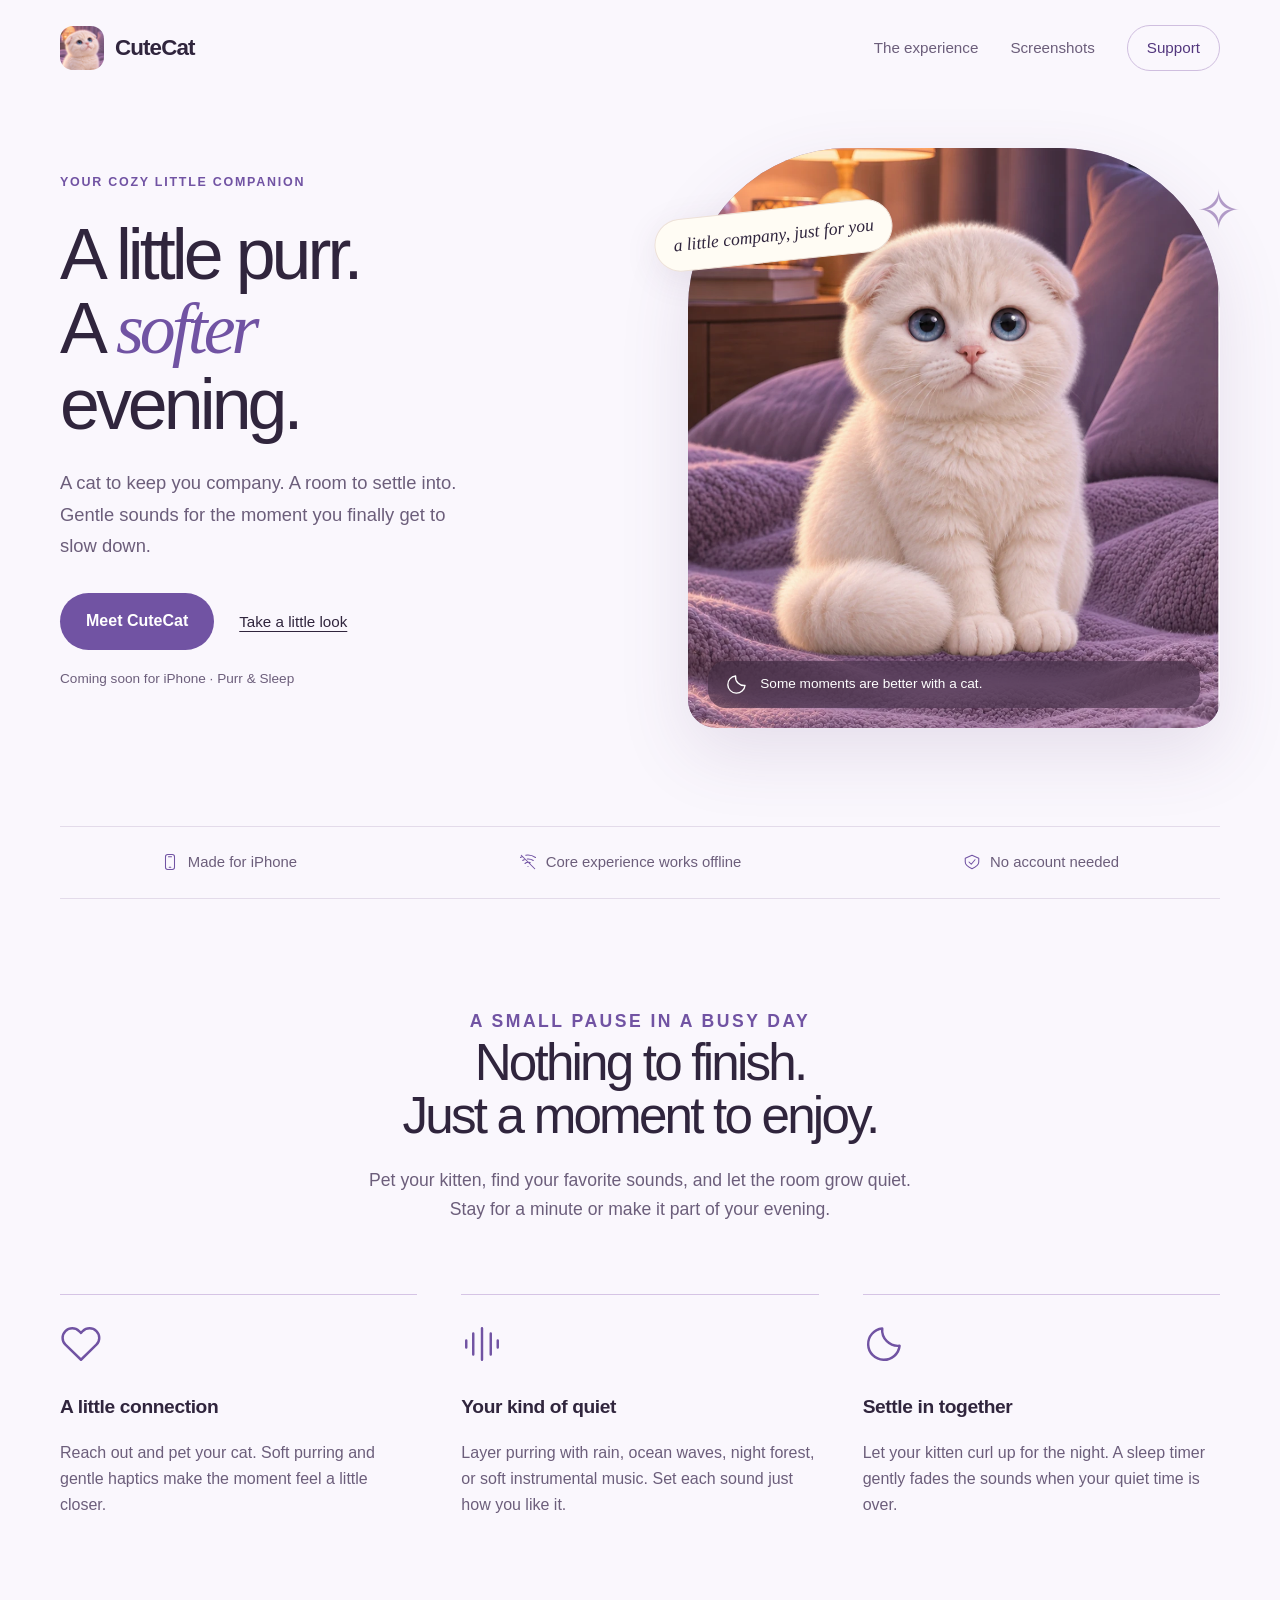
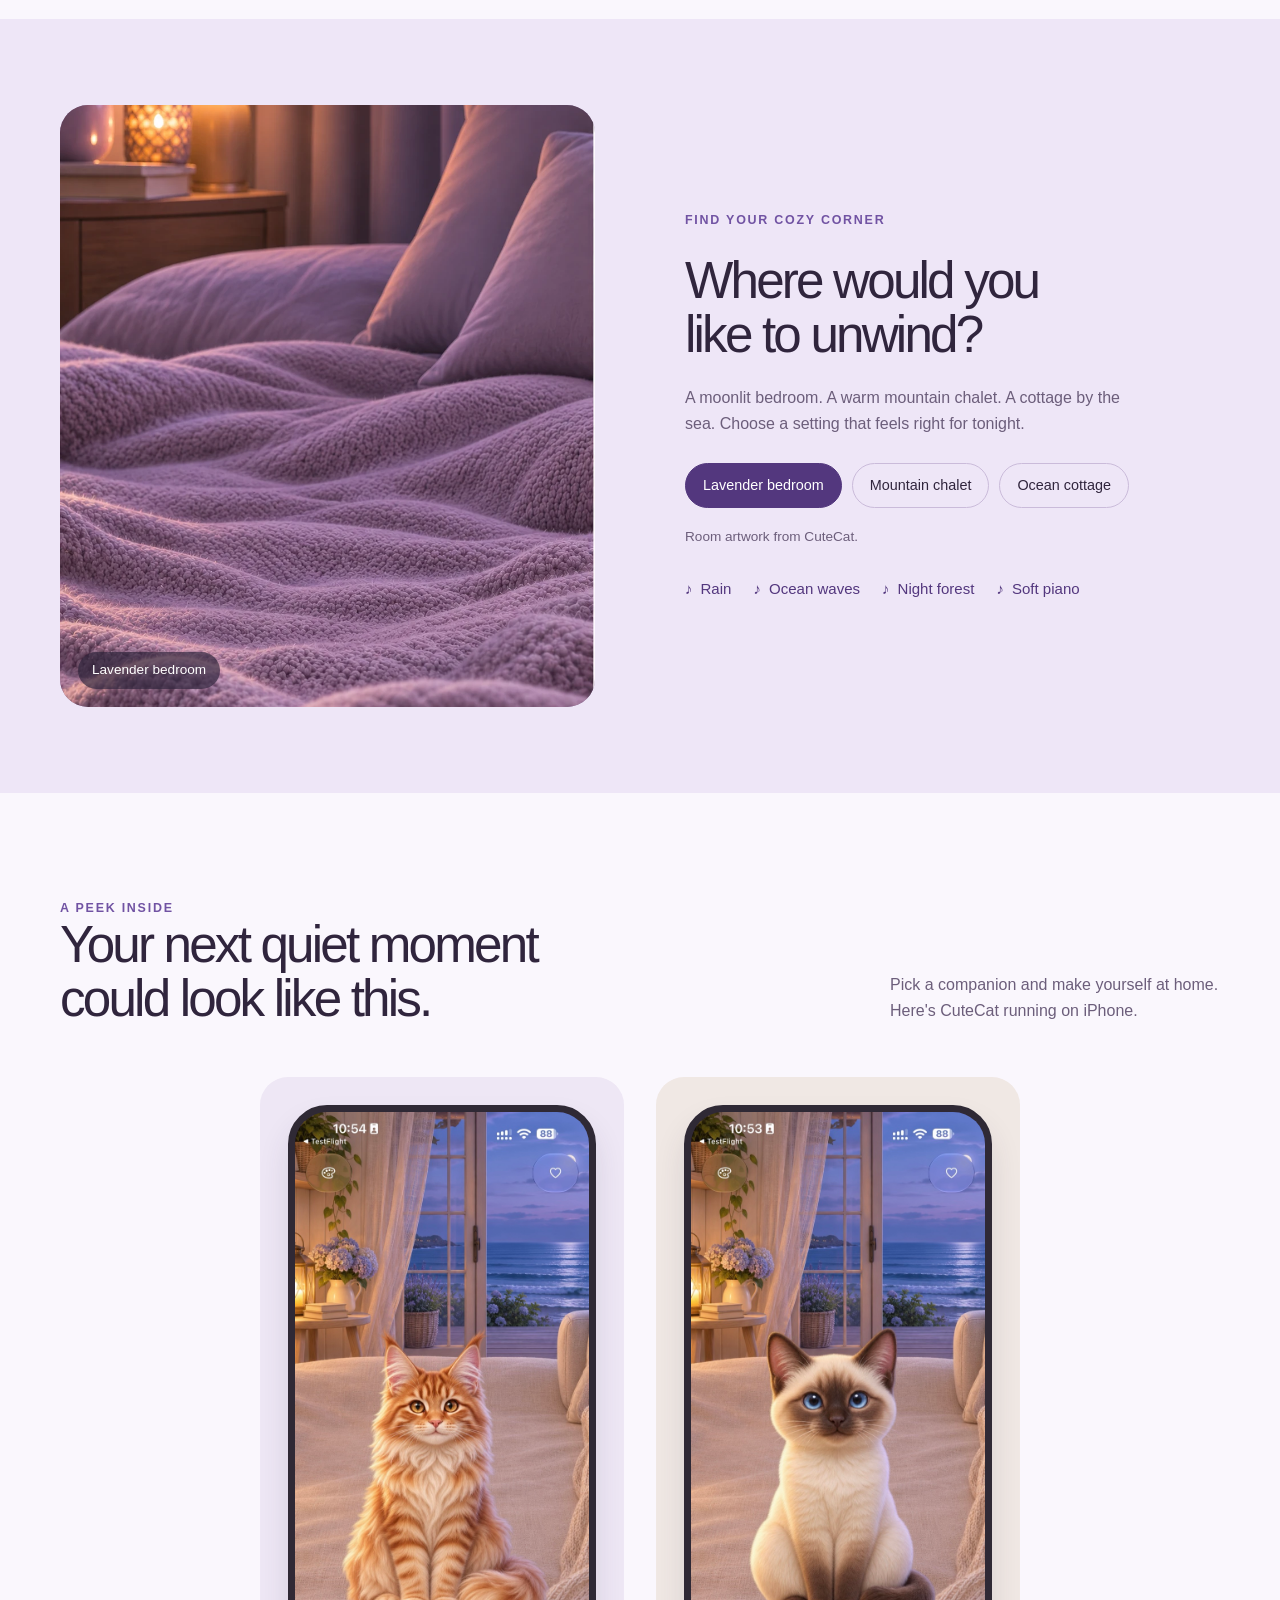
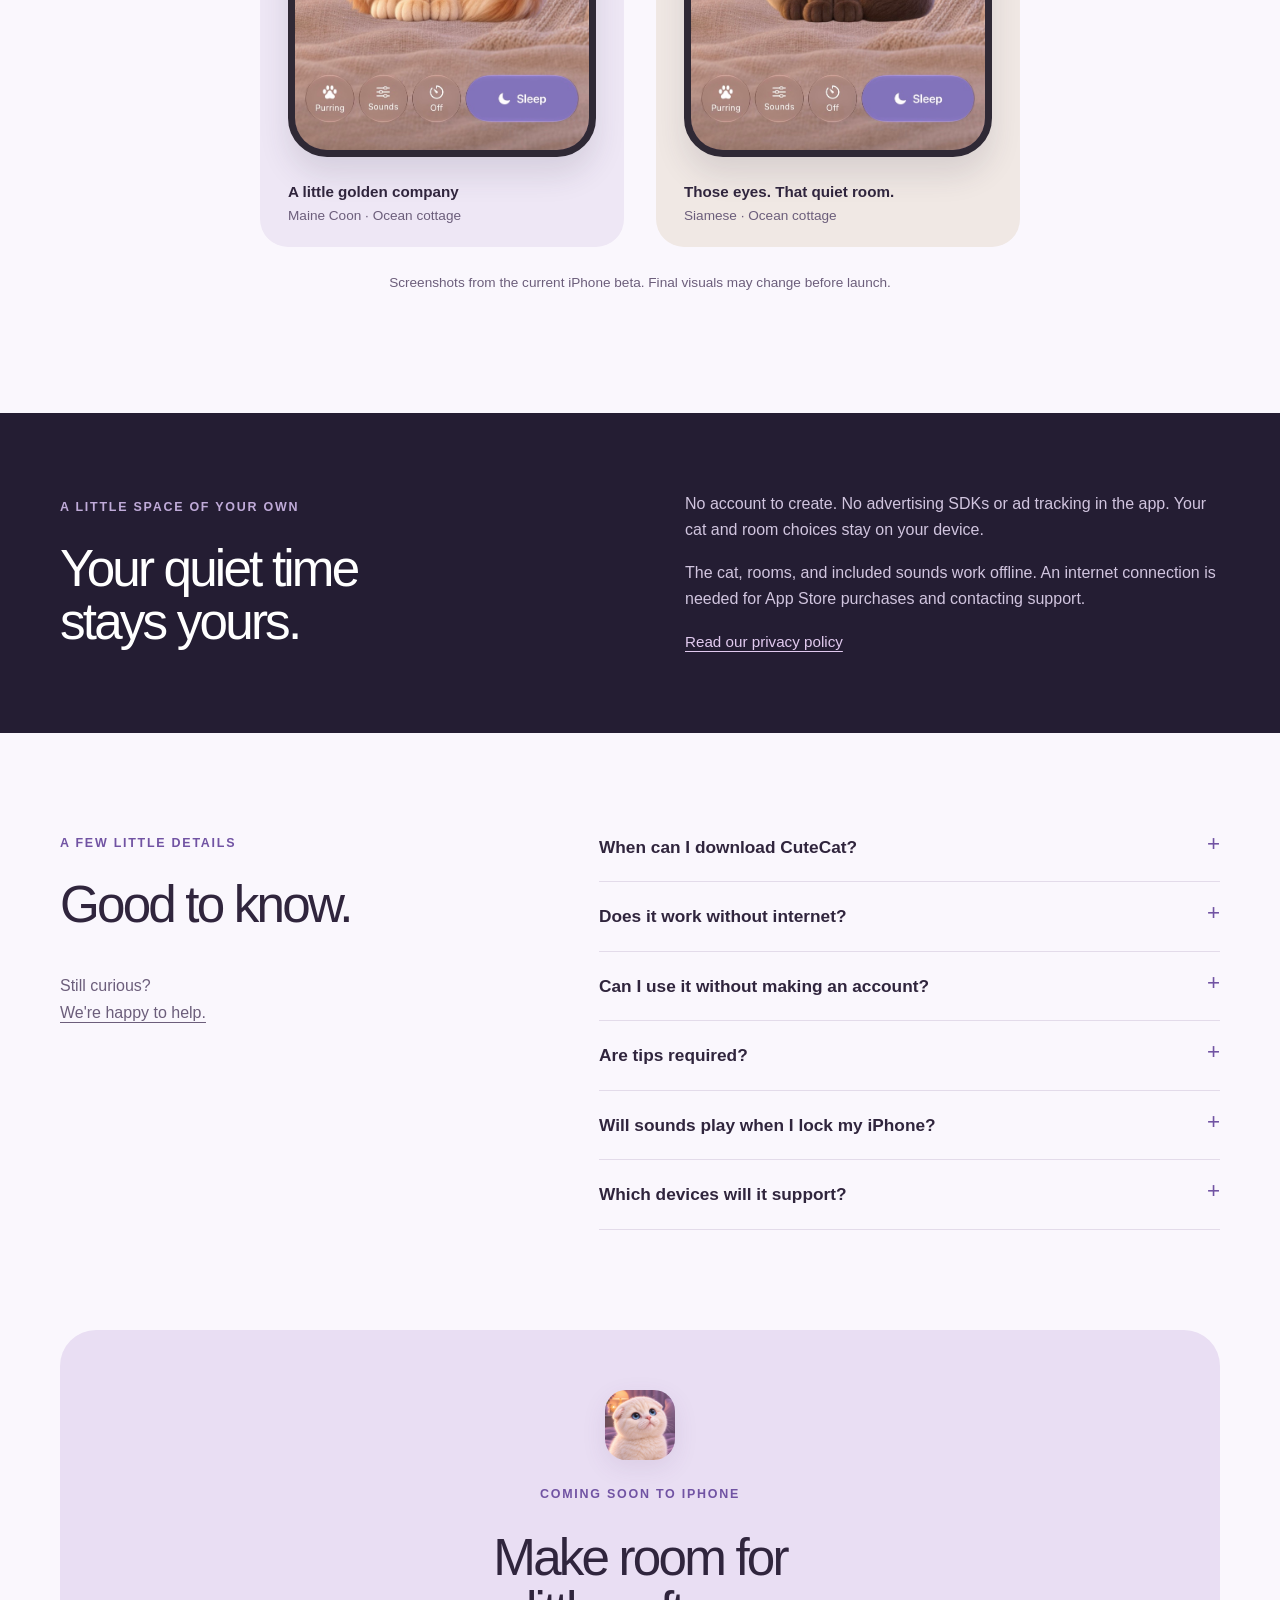
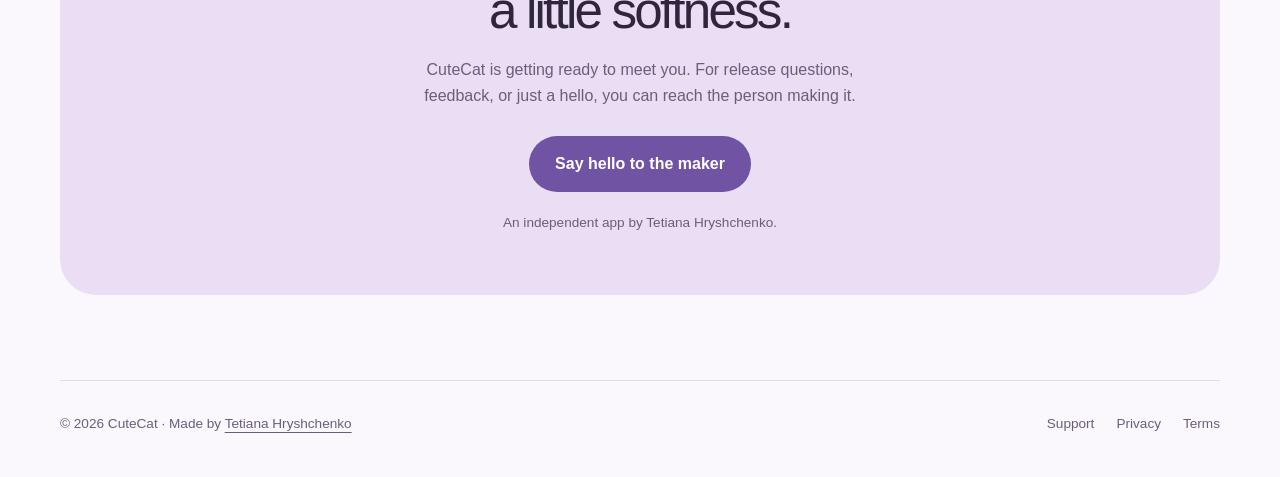
==== cutecat/index.html @ 616b204d "Add CuteCat launch landing, screenshots, support and legal pages" ====
<!doctype html>
<html lang="en"><head><meta charset="utf-8"><meta name="viewport" content="width=device-width, initial-scale=1"><meta name="theme-color" content="#faf7fd"><meta name="color-scheme" content="light"><meta name="referrer" content="strict-origin-when-cross-origin">
<title>CuteCat: Purr &amp; Sleep | A little purr. A softer evening.</title><meta name="description" content="Meet your cozy cat companion for iPhone. Gentle purring, ambient sounds, and quiet rooms for a small pause in your day. Coming soon."><link rel="canonical" href="https://tetiana.tech/cutecat/">
<meta property="og:type" content="website"><meta property="og:site_name" content="CuteCat"><meta property="og:title" content="CuteCat: Purr &amp; Sleep | A little purr. A softer evening."><meta property="og:description" content="Meet your cozy cat companion for iPhone. Gentle purring, ambient sounds, and quiet rooms for a small pause in your day. Coming soon."><meta property="og:url" content="https://tetiana.tech/cutecat/"><meta property="og:image" content="https://tetiana.tech/cutecat/assets/icon.png"><meta property="og:image:alt" content="A fluffy white CuteCat kitten in a lavender room"><meta name="twitter:card" content="summary"><link rel="icon" type="image/png" href="assets/icon.png"><link rel="apple-touch-icon" href="assets/icon.png"><link rel="stylesheet" href="styles.css"></head><body><a class="skip" href="#main">Skip to content</a><header class="site-header wrap"><a class="brand" href="./" aria-label="CuteCat home"><img src="assets/icon.png" alt="" width="44" height="44">CuteCat</a><nav class="nav" aria-label="Main navigation"><a class="desktop-link" href="#experience">The experience</a><a class="desktop-link" href="#screenshots">Screenshots</a><a class="nav-contact" href="support/">Support</a></nav></header>
<main id="main">
<section class="hero wrap" aria-labelledby="hero-title"><div class="hero-copy"><p class="eyebrow">Your cozy little companion</p><h1 id="hero-title">A little purr.<br>A <em>softer</em><br>evening.</h1><p>A cat to keep you company. A room to settle into. Gentle sounds for the moment you finally get to slow down.</p><div class="actions"><a class="button" href="#launch">Meet CuteCat</a><a class="text-link" href="#screenshots">Take a little look</a></div><p class="micro">Coming soon for iPhone · Purr &amp; Sleep</p></div><div class="hero-art"><div class="scene" role="img" aria-label="CuteCat's white Scottish Fold kitten in a warm lavender bedroom"><img class="scene-bg" src="assets/bedroom.webp" alt="" width="941" height="1672" fetchpriority="high"><img class="scene-cat" src="assets/kitten.webp" alt="" width="941" height="1672" fetchpriority="high"><div class="scene-caption"><svg class="" viewBox="0 0 24 24" fill="none" stroke="currentColor" stroke-width="1.4" stroke-linecap="round" stroke-linejoin="round" aria-hidden="true"><path d="M20.9 13a9 9 0 0 1-9.9-9.9A9 9 0 1 0 20.9 13Z"/></svg><span>Some moments are better with a cat.</span></div></div><span class="floating-note">a little company, just for you</span><span class="sparkle" aria-hidden="true">✧</span></div></section>
<div class="promise-bar wrap" aria-label="At a glance"><span><svg class="" viewBox="0 0 24 24" fill="none" stroke="currentColor" stroke-width="1.4" stroke-linecap="round" stroke-linejoin="round" aria-hidden="true"><rect x="6" y="2" width="12" height="20" rx="3"/><path d="M10 5h4m-3 14h2"/></svg>Made for iPhone</span><span><svg class="" viewBox="0 0 24 24" fill="none" stroke="currentColor" stroke-width="1.4" stroke-linecap="round" stroke-linejoin="round" aria-hidden="true"><path d="m3 3 18 18M5 10a12 12 0 0 1 2-1m4-1a12 12 0 0 1 8 2M2 6a18 18 0 0 1 2-1m5-2a18 18 0 0 1 13 3M8 14a6 6 0 0 1 7-1M12 18h.01"/></svg>Core experience works offline</span><span><svg class="" viewBox="0 0 24 24" fill="none" stroke="currentColor" stroke-width="1.4" stroke-linecap="round" stroke-linejoin="round" aria-hidden="true"><path d="M12 3 3 7v5c0 5 9 9 9 9s9-4 9-9V7l-9-4Z"/><path d="m8 12 3 3 5-6"/></svg>No account needed</span></div>
<section class="wrap" id="experience" aria-labelledby="experience-title"><div class="intro"><p class="eyebrow">A small pause in a busy day</p><h2 id="experience-title">Nothing to finish.<br>Just a moment to enjoy.</h2><p>Pet your kitten, find your favorite sounds, and let the room grow quiet. Stay for a minute or make it part of your evening.</p></div><div class="feature-grid"><article class="feature"><svg class="feature-icon" viewBox="0 0 24 24" fill="none" stroke="currentColor" stroke-width="1.4" stroke-linecap="round" stroke-linejoin="round" aria-hidden="true"><path d="M20.8 4.6a5.5 5.5 0 0 0-7.8 0L12 5.7l-1.1-1.1a5.5 5.5 0 0 0-7.8 7.8L12 21l8.8-8.6a5.5 5.5 0 0 0 0-7.8Z"/></svg><h3>A little connection</h3><p>Reach out and pet your cat. Soft purring and gentle haptics make the moment feel a little closer.</p></article><article class="feature"><svg class="feature-icon" viewBox="0 0 24 24" fill="none" stroke="currentColor" stroke-width="1.4" stroke-linecap="round" stroke-linejoin="round" aria-hidden="true"><path d="M3 10v4m4-8v12m5-15v18m5-15v12m4-8v4"/></svg><h3>Your kind of quiet</h3><p>Layer purring with rain, ocean waves, night forest, or soft instrumental music. Set each sound just how you like it.</p></article><article class="feature"><svg class="feature-icon" viewBox="0 0 24 24" fill="none" stroke="currentColor" stroke-width="1.4" stroke-linecap="round" stroke-linejoin="round" aria-hidden="true"><path d="M20.9 13a9 9 0 0 1-9.9-9.9A9 9 0 1 0 20.9 13Z"/></svg><h3>Settle in together</h3><p>Let your kitten curl up for the night. A sleep timer gently fades the sounds when your quiet time is over.</p></article></div></section>
<section class="room-section" aria-labelledby="rooms-title"><div class="room-layout wrap"><div class="room-display"><img id="room-image" src="assets/bedroom.webp" alt="A softly lit bedroom with a lavender blanket and a crescent moon" width="941" height="1672" loading="lazy"><span class="room-caption" id="room-caption" aria-live="polite">Lavender bedroom</span></div><div class="room-copy"><p class="eyebrow">Find your cozy corner</p><h2 id="rooms-title" class="section-title">Where would you<br>like to unwind?</h2><p>A moonlit bedroom. A warm mountain chalet. A cottage by the sea. Choose a setting that feels right for tonight.</p><div class="room-options" role="group" aria-label="Preview a room"><button type="button" data-room="bedroom" data-description="A softly lit bedroom with a lavender blanket and a crescent moon" aria-pressed="true">Lavender bedroom</button><button type="button" data-room="chalet" data-description="A warm mountain chalet with a fireplace and a snowy view" aria-pressed="false">Mountain chalet</button><button type="button" data-room="ocean" data-description="A cozy cottage with an open window overlooking the moonlit ocean" aria-pressed="false">Ocean cottage</button></div><p class="micro" style="margin-top:18px">Room artwork from CuteCat.</p><noscript><p class="noscript">Enable JavaScript to switch between the room previews.</p></noscript><div class="sound-list" aria-label="Available ambient sounds"><span>Rain</span><span>Ocean waves</span><span>Night forest</span><span>Soft piano</span></div></div></div></section>
<section class="screens-section wrap" id="screenshots" aria-labelledby="screens-title"><div class="screens-heading"><div><p class="eyebrow">A peek inside</p><h2 id="screens-title" class="section-title">Your next quiet moment<br>could look like this.</h2></div><p>Pick a companion and make yourself at home. Here's CuteCat running on iPhone.</p></div><div class="screens"><figure class="screen-card"><div class="phone"><img src="assets/screenshot-maine-coon.jpeg" alt="Actual CuteCat iPhone beta screenshot: an orange Maine Coon in the ocean cottage, with Purring, Sounds, timer and Sleep controls" width="707" height="1536" loading="lazy"></div><figcaption>A little golden company<span>Maine Coon · Ocean cottage</span></figcaption></figure><figure class="screen-card"><div class="phone"><img src="assets/screenshot-siamese.jpeg" alt="Actual CuteCat iPhone beta screenshot: a blue-eyed Siamese kitten in the ocean cottage" width="707" height="1536" loading="lazy"></div><figcaption>Those eyes. That quiet room.<span>Siamese · Ocean cottage</span></figcaption></figure></div><p class="screens-note">Screenshots from the current iPhone beta. Final visuals may change before launch.</p></section>
<section class="quiet-section" aria-labelledby="privacy-title"><div class="quiet-layout wrap"><div><p class="eyebrow">A little space of your own</p><h2 id="privacy-title">Your quiet time<br>stays yours.</h2></div><div><p>No account to create. No advertising SDKs or ad tracking in the app. Your cat and room choices stay on your device.</p><p>The cat, rooms, and included sounds work offline. An internet connection is needed for App Store purchases and contacting support.</p><a class="text-link" href="privacy/">Read our privacy policy</a></div></div></section>
<section class="faq-section wrap" aria-labelledby="faq-title"><div><p class="eyebrow">A few little details</p><h2 id="faq-title">Good to know.</h2><p>Still curious?<br><a href="support/">We're happy to help.</a></p></div><div class="faq-list">
<details><summary>When can I download CuteCat?</summary><p>CuteCat is getting ready for its first App Store release. This page will link to the app when it is available. There is no confirmed launch date yet.</p></details>
<details><summary>Does it work without internet?</summary><p>Yes. The cat, rooms, and included sounds work on your iPhone without a connection. Downloading the app, making optional purchases, and sending a support email require internet access.</p></details>
<details><summary>Can I use it without making an account?</summary><p>Yes. CuteCat does not have account registration. You can open the app and spend time with your cat.</p></details>
<details><summary>Are tips required?</summary><p>No. The current version includes an optional tip jar through Apple's in-app purchases. Tips do not unlock features and are not subscriptions. Prices and availability are shown by Apple before you confirm a purchase.</p></details>
<details><summary>Will sounds play when I lock my iPhone?</summary><p>Keep CuteCat open while listening. Background and lock-screen playback are not supported in the current version.</p></details>
<details><summary>Which devices will it support?</summary><p>CuteCat is being prepared for iPhone with iOS 26 or later. Check the App Store listing for final compatibility when it launches.</p></details>
</div></section>
<section class="launch-section wrap" id="launch" aria-labelledby="launch-title"><div class="launch-box"><img src="assets/icon.png" alt="CuteCat app icon" width="70" height="70" loading="lazy"><p class="eyebrow">Coming soon to iPhone</p><h2 id="launch-title">Make room for<br>a little softness.</h2><p>CuteCat is getting ready to meet you. For release questions, feedback, or just a hello, you can reach the person making it.</p><a class="button" href="mailto:tetiana@tetiana.tech?subject=CuteCat%20launch">Say hello to the maker</a><p class="micro">An independent app by Tetiana Hryshchenko.</p></div></section>
</main><script src="site.js" defer></script><footer class="site-footer wrap"><span>© 2026 CuteCat · Made by <a href="https://tetiana.tech/">Tetiana Hryshchenko</a></span><nav class="footer-links" aria-label="Footer"><a href="support/">Support</a><a href="privacy/">Privacy</a><a href="terms/">Terms</a></nav></footer></body></html>
---- cutecat/styles.css ----
:root{--ink:#30253d;--muted:#6c5e7b;--purple:#7153a3;--purple-dark:#53377e;--paper:#faf7fd;--line:#e3dbea;--soft:#eee6f7;--night:#241d33;color-scheme:light;font-family:ui-rounded,'SF Pro Rounded',-apple-system,BlinkMacSystemFont,'Segoe UI',sans-serif;color:var(--ink);background:var(--paper);font-synthesis:none}
*{box-sizing:border-box}html{scroll-behavior:smooth;scroll-padding-top:100px}body{margin:0;font-size:1rem;line-height:1.65}a{color:inherit;text-underline-offset:4px}button{font:inherit}img{display:block;max-width:100%}button,a{-webkit-tap-highlight-color:transparent}a:focus-visible,button:focus-visible,summary:focus-visible{outline:3px solid #a079d2;outline-offset:5px}h1,h2,h3,p{margin-top:0}h1,h2{font-weight:500;letter-spacing:-.055em;line-height:1.04}h3{font-size:1.2rem;line-height:1.3;letter-spacing:-.02em}p{color:var(--muted)}.wrap{width:min(1160px,calc(100% - 64px));margin:auto}.skip{position:fixed;top:-80px;left:20px;z-index:50;background:white;padding:12px}.skip:focus{top:12px}.site-header{height:96px;display:flex;align-items:center;justify-content:space-between;gap:24px}.brand{display:inline-flex;align-items:center;gap:11px;text-decoration:none;font-size:1.4rem;font-weight:650;letter-spacing:-.04em}.brand img{width:44px;height:44px;border-radius:13px}.nav{display:flex;align-items:center;gap:32px}.nav a{text-decoration:none;font-size:.95rem;color:var(--muted)}.nav a:hover{color:var(--purple)}.nav .nav-contact{padding:9px 19px;border:1px solid #cfbedf;border-radius:99px;color:var(--purple-dark)}.eyebrow{font-size:.78rem;text-transform:uppercase;letter-spacing:.14em;font-weight:650;color:var(--purple);margin-bottom:24px}.hero{display:grid;grid-template-columns:1.05fr 1fr;align-items:center;gap:70px;padding:34px 0 80px;min-height:730px}.hero h1{font-size:clamp(3.6rem,5.6vw,5.1rem);margin-bottom:26px}.hero h1 em{font-family:Georgia,'Times New Roman',serif;color:var(--purple);font-weight:400}.hero-copy>p:not(.eyebrow):not(.micro){font-size:1.15rem;max-width:405px;line-height:1.7}.actions{display:flex;align-items:center;gap:25px;flex-wrap:wrap;margin:32px 0 18px}.button{border:0;border-radius:100px;padding:15px 26px;text-decoration:none;display:inline-flex;align-items:center;justify-content:center;gap:12px;background:var(--purple);color:white;font-size:1rem;font-weight:600;cursor:pointer;transition:background .2s,transform .2s}.button:hover{background:var(--purple-dark);transform:translateY(-2px)}.button.light{background:white;color:var(--purple-dark)}.text-link{font-size:.95rem;text-decoration-thickness:1px}.micro{font-size:.85rem;color:var(--muted)}.hero-art{position:relative;min-width:0}.scene{height:580px;position:relative;border-radius:160px 160px 28px 28px;overflow:hidden;background:#9a80ac;box-shadow:0 25px 70px #5e3e7521}.scene-bg{position:absolute;inset:0;width:100%;height:100%;object-fit:cover}.scene-cat{position:absolute;width:88%;height:auto;bottom:-1%;left:7%;filter:drop-shadow(0 15px 13px #3f234742)}.scene-caption{position:absolute;left:20px;right:20px;bottom:20px;display:flex;gap:12px;align-items:center;color:white;font-size:.85rem;padding:12px 17px;border-radius:18px;background:#37243b80;backdrop-filter:blur(16px)}.scene-caption svg{width:23px;height:23px;flex:none}.floating-note{position:absolute;top:61px;left:-34px;background:#fffcf4;box-shadow:0 8px 35px #573b6b19;padding:11px 18px;border:1px solid #eee2d9;border-radius:100px;transform:rotate(-6deg);font-family:Georgia,serif;font-style:italic;font-size:1.1rem}.sparkle{position:absolute;right:-21px;top:18px;color:#b19ac7;font-size:3.4rem;font-weight:300}.promise-bar{border-block:1px solid var(--line);display:flex;justify-content:space-around;gap:20px;padding:23px 0;font-size:.93rem;color:var(--muted)}.promise-bar span{display:flex;align-items:center;gap:9px}.promise-bar svg{width:18px;height:18px;color:var(--purple)}.intro{text-align:center;padding:108px 0 70px;max-width:700px;margin:auto}.intro h2,.section-title{font-size:clamp(2.5rem,4vw,3.8rem);margin-bottom:24px}.intro p{font-size:1.1rem;max-width:560px;margin:0 auto}.feature-grid{display:grid;grid-template-columns:repeat(3,1fr);gap:44px;padding-bottom:100px}.feature{border-top:1px solid #d5c4e5;padding-top:28px}.feature-icon{width:42px;height:42px;color:var(--purple);margin-bottom:22px}.feature p{font-size:1rem;margin:0}.room-section{background:var(--soft);padding:86px 0}.room-layout{display:grid;grid-template-columns:1fr 1fr;align-items:center;gap:90px}.room-display{position:relative;aspect-ratio:4/4.5;border-radius:28px;overflow:hidden;background:#9a80ac}.room-display img{width:100%;height:100%;object-fit:cover;object-position:50% 70%}.room-caption{position:absolute;bottom:18px;left:18px;color:white;background:#30253dad;padding:7px 14px;border-radius:30px;font-size:.85rem}.room-copy p{max-width:440px}.room-options{display:flex;flex-wrap:wrap;gap:10px;margin-top:25px}.room-options button{border:1px solid #cabbda;background:transparent;color:var(--ink);border-radius:100px;padding:10px 17px;cursor:pointer;font-size:.9rem}.room-options button[aria-pressed=true]{background:var(--purple-dark);color:white;border-color:var(--purple-dark)}.room-options button:hover{border-color:var(--purple-dark)}.sound-list{display:flex;flex-wrap:wrap;gap:10px 22px;font-size:.94rem;margin-top:28px;color:var(--purple-dark)}.sound-list span:before{content:'♪';margin-right:8px}.screens-section{padding:105px 0}.screens-heading{display:flex;justify-content:space-between;gap:70px;align-items:end;margin-bottom:52px}.screens-heading h2{max-width:510px;margin-bottom:0}.screens-heading p{max-width:330px;margin-bottom:0}.screens{display:grid;grid-template-columns:1fr 1fr;gap:32px;max-width:760px;margin:0 auto}.screen-card{margin:0;padding:28px 28px 20px;background:#eee7f5;border-radius:28px}.screen-card:nth-child(2){background:#f0e8e4}.phone{width:100%;border:7px solid #2f2935;border-radius:39px;overflow:hidden;box-shadow:0 18px 30px #392d4520;background:#34263e}.phone img{width:100%;height:auto}.screen-card figcaption{padding:22px 0 0;font-size:.95rem;font-weight:600}.screen-card figcaption span{display:block;font-size:.85rem;font-weight:400;color:var(--muted)}.screens-note{text-align:center;font-size:.85rem;margin-top:25px}.quiet-section{background:var(--night);color:white;padding:78px 0}.quiet-layout{display:grid;grid-template-columns:1fr 1fr;gap:90px;align-items:center}.quiet-section .eyebrow{color:#c0abd9}.quiet-section h2{font-size:clamp(2.7rem,4vw,3.7rem);margin-bottom:0}.quiet-section p{color:#d1c5df}.quiet-section a{color:#e1caef}.faq-section{padding:100px 0;display:grid;grid-template-columns:.85fr 1.15fr;gap:80px}.faq-section h2{font-size:3.2rem}.faq-list details{border-bottom:1px solid var(--line);padding:20px 0}.faq-list details:first-child{padding-top:0}.faq-list summary{list-style:none;cursor:pointer;font-size:1.08rem;font-weight:550;display:flex;justify-content:space-between;gap:20px}.faq-list summary::-webkit-details-marker{display:none}.faq-list summary:after{content:'+';font-weight:400;color:var(--purple);font-size:1.4rem;line-height:1}.faq-list details[open] summary:after{content:'−'}.faq-list details p{padding-top:14px;margin-bottom:3px;font-size:.97rem}.launch-section{padding:0 0 85px}.launch-box{text-align:center;border-radius:36px;padding:60px 30px;background:#e9def3;position:relative;overflow:hidden}.launch-box img{width:70px;height:70px;border-radius:21px;margin:0 auto 24px;box-shadow:0 8px 25px #5e3b751a}.launch-box h2{font-size:clamp(2.5rem,4vw,3.8rem);margin-bottom:20px}.launch-box p{max-width:490px;margin:0 auto 26px}.launch-box .micro{margin:20px auto 0}.site-footer{border-top:1px solid var(--line);padding:32px 0 42px;display:flex;align-items:center;justify-content:space-between;gap:24px;font-size:.85rem;color:var(--muted)}.footer-links{display:flex;flex-wrap:wrap;gap:22px}.footer-links a{text-decoration:none}.footer-links a:hover{text-decoration:underline}.legal-main{max-width:780px;margin:48px auto 90px}.legal-main h1{font-size:clamp(2.8rem,5vw,4.5rem);margin-bottom:20px}.legal-main h2{font-size:1.5rem;font-weight:600;letter-spacing:-.025em;margin-top:40px;line-height:1.3}.legal-main p,.legal-main li{color:var(--muted);font-size:1rem}.legal-main a{color:var(--purple-dark);overflow-wrap:anywhere}.legal-main li{margin-bottom:10px}.legal-main ul{padding-left:23px}.legal-meta{font-size:.9rem!important}.legal-summary{padding:23px 26px;background:var(--soft);border-radius:20px;margin:30px 0}.legal-summary p{margin:0}.legal-download{font-size:.9rem}.contact-panel{background:var(--soft);padding:30px;border-radius:24px;margin:30px 0}.contact-panel .email{font-size:1.4rem;font-weight:600;overflow-wrap:anywhere}.contact-panel p:last-child{margin-bottom:0}.legal-main .faq-list{margin-top:32px}.legal-main .faq-list p{padding-top:14px}.legal-main .faq-list details{padding-top:20px}.legal-main .eyebrow{font-size:.78rem;color:var(--purple)}.legal-main .button{color:white}.noscript{font-size:.85rem}
.scene-cat{height:128%;width:auto;max-width:none;left:50%;bottom:-10%;transform:translateX(-50%)}
@media(min-width:1500px){.hero{gap:100px}.scene{height:620px}}
@media(max-width:950px){.hero{gap:35px;min-height:auto;padding-bottom:60px}.hero h1{font-size:3.8rem}.scene{height:500px}.floating-note{left:-12px;top:50px}.room-layout{gap:45px}.quiet-layout{gap:50px}.faq-section{gap:40px}.nav{gap:22px}}
@media(max-width:700px){.wrap{width:calc(100% - 40px)}.site-header{height:83px;gap:15px}.brand{font-size:1.25rem}.brand img{width:38px;height:38px;border-radius:11px}.nav{gap:16px}.nav a{font-size:.87rem}.nav .desktop-link{display:none}.nav .nav-contact{padding:7px 14px}.hero{grid-template-columns:1fr;gap:40px;padding-top:30px;padding-bottom:40px}.hero h1{font-size:clamp(3.7rem,13vw,5rem)}.hero-copy>p:not(.eyebrow):not(.micro){font-size:1.05rem;max-width:390px}.eyebrow{margin-bottom:20px}.actions{margin-top:25px;gap:22px}.hero-art{width:min(100%,410px);margin:auto}.scene{height:510px;border-radius:145px 145px 24px 24px}.floating-note{left:4px;top:48px}.sparkle{right:0;font-size:2.8rem}.promise-bar{flex-wrap:wrap;justify-content:center;gap:12px 25px;font-size:.83rem;padding:20px 0}.intro{padding:65px 0 40px}.intro h2{font-size:2.7rem}.feature-grid{grid-template-columns:1fr;gap:30px;padding-bottom:65px}.feature{display:grid;grid-template-columns:44px 1fr;column-gap:20px;padding-top:24px}.feature-icon{grid-row:span 2;margin-bottom:0}.feature h3{margin-bottom:9px}.room-section{padding:55px 0}.room-layout{grid-template-columns:1fr;gap:32px}.room-copy{grid-row:1}.room-display{max-height:420px}.room-copy h2{font-size:2.9rem}.sound-list{gap:8px 18px}.screens-section{padding:65px 0}.screens-heading{display:block;margin-bottom:32px}.screens-heading h2{font-size:2.9rem;margin-bottom:20px}.screens-heading p{max-width:100%}.screens{gap:16px}.screen-card{padding:12px 10px 16px;border-radius:20px}.phone{border-width:4px;border-radius:24px}.screen-card figcaption{font-size:.88rem;padding-top:15px}.screen-card figcaption span{font-size:.78rem}.screens-note{font-size:.8rem;text-align:left}.quiet-section{padding:57px 0}.quiet-layout{grid-template-columns:1fr;gap:25px}.quiet-section h2{font-size:3rem}.faq-section{grid-template-columns:1fr;gap:28px;padding:65px 0}.faq-section h2{margin-bottom:12px;font-size:2.8rem}.launch-section{padding-bottom:55px}.launch-box{padding:45px 24px;border-radius:25px}.launch-box h2{font-size:2.7rem}.site-footer{flex-direction:column;align-items:flex-start;padding:26px 0 35px;gap:18px}.footer-links{gap:18px}.legal-main{margin:30px auto 65px}.legal-main h1{font-size:3rem}.legal-main h2{font-size:1.35rem}.legal-summary{padding:20px}.contact-panel{padding:24px}.contact-panel .email{font-size:1.2rem}}
@media(max-width:370px){.wrap{width:calc(100% - 32px)}.hero h1{font-size:3.35rem}.scene{height:440px}.nav .nav-contact{padding:7px 10px}.screens{gap:10px}.screen-card{padding:8px 7px 12px}.footer-links{gap:14px}}
@media(prefers-reduced-motion:reduce){html{scroll-behavior:auto}*,*:before,*:after{transition:none!important;animation:none!important}}
@media print{.site-header,.site-footer,.legal-download,.skip{display:none}.wrap,.legal-main{width:100%;max-width:none;margin:0}body{font-size:11pt;background:white}.legal-main h1{font-size:28pt}.legal-main h2{break-after:avoid}.legal-main p,.legal-main li{font-size:11pt}.legal-summary{background:transparent;border:1px solid #ddd}}
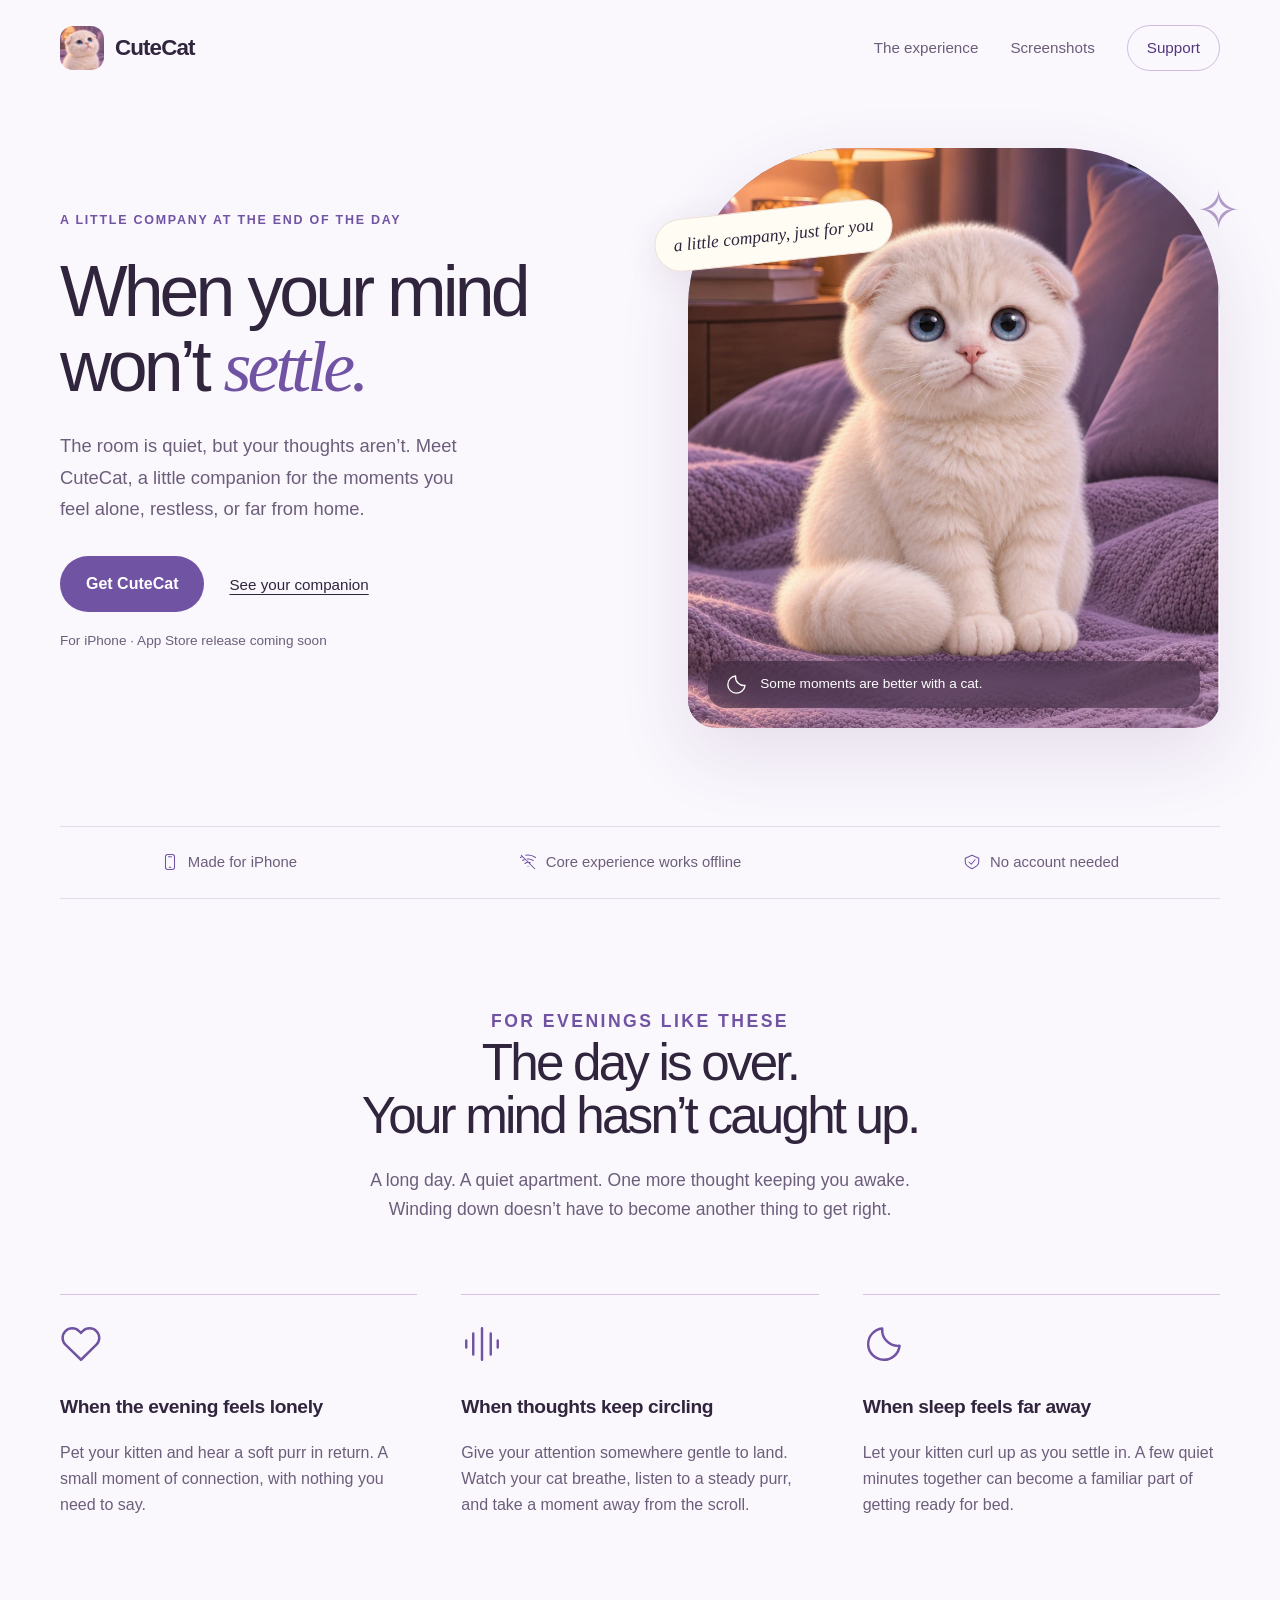
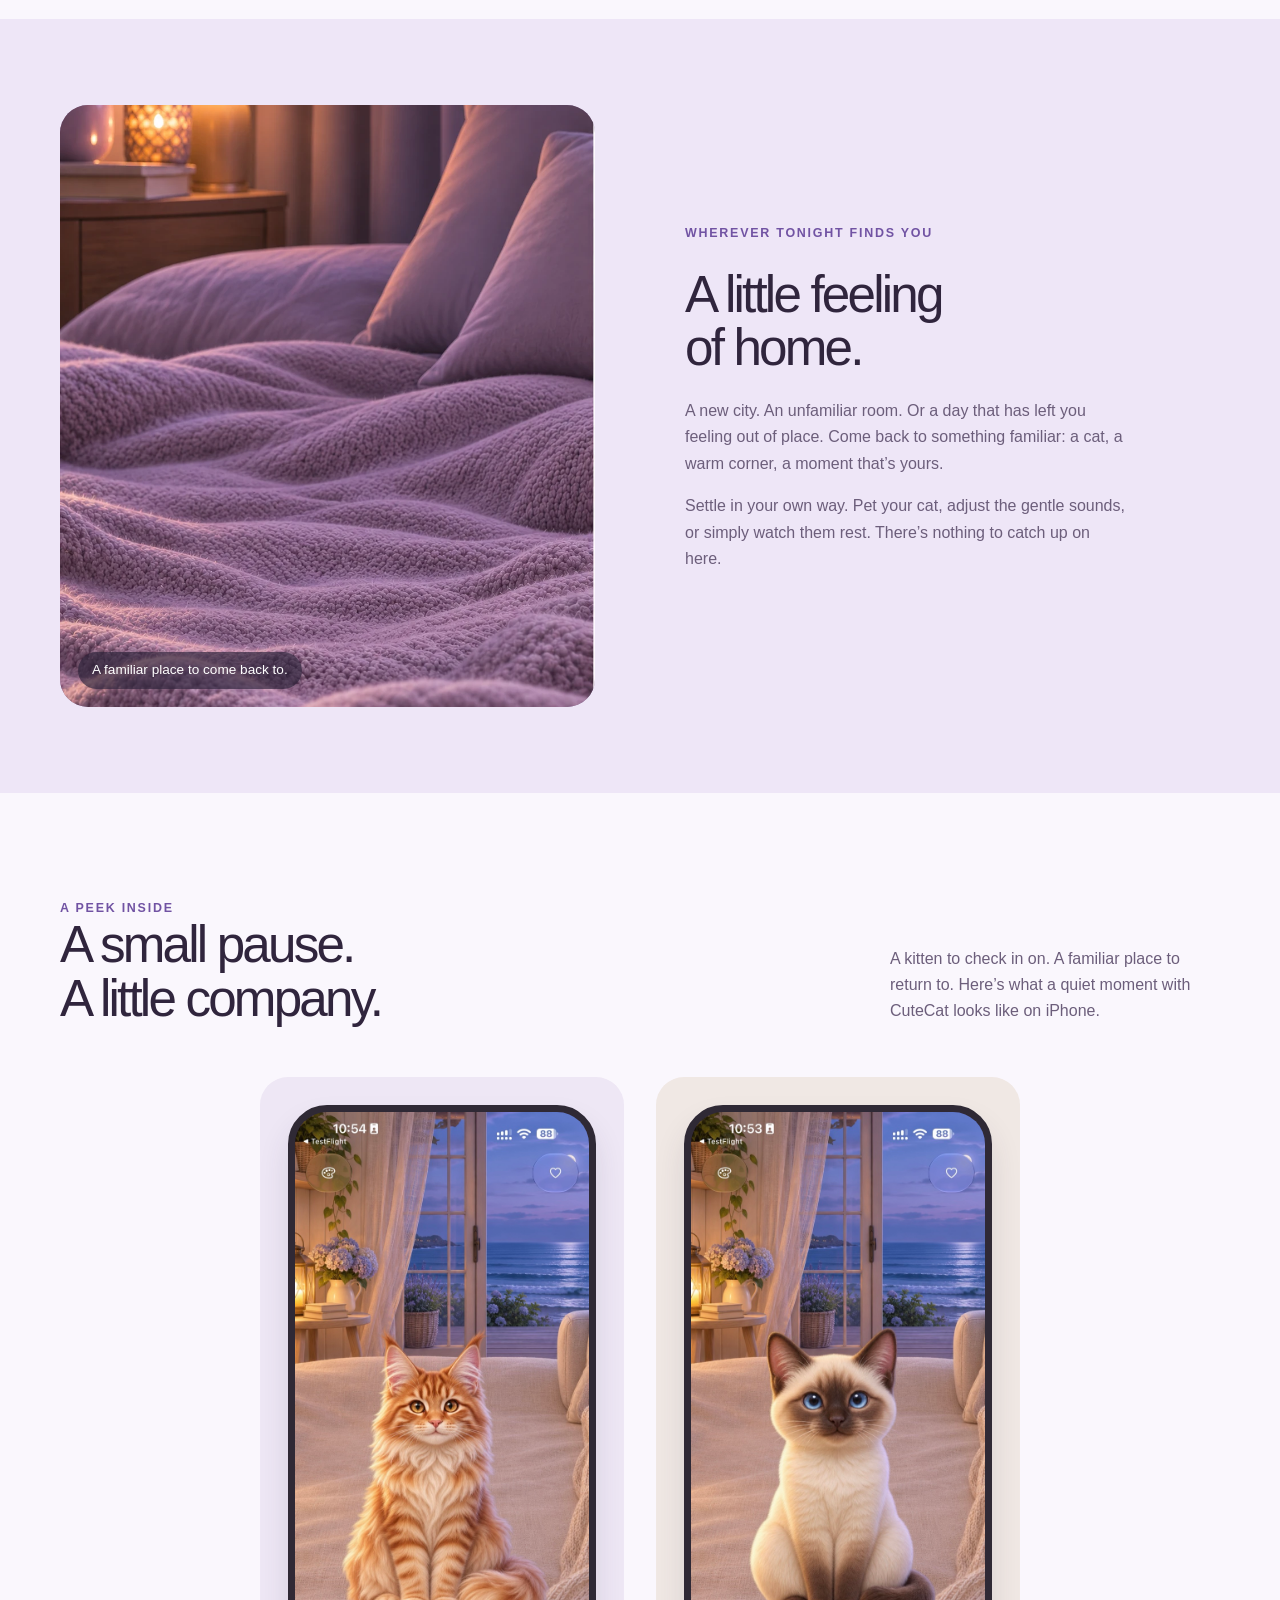
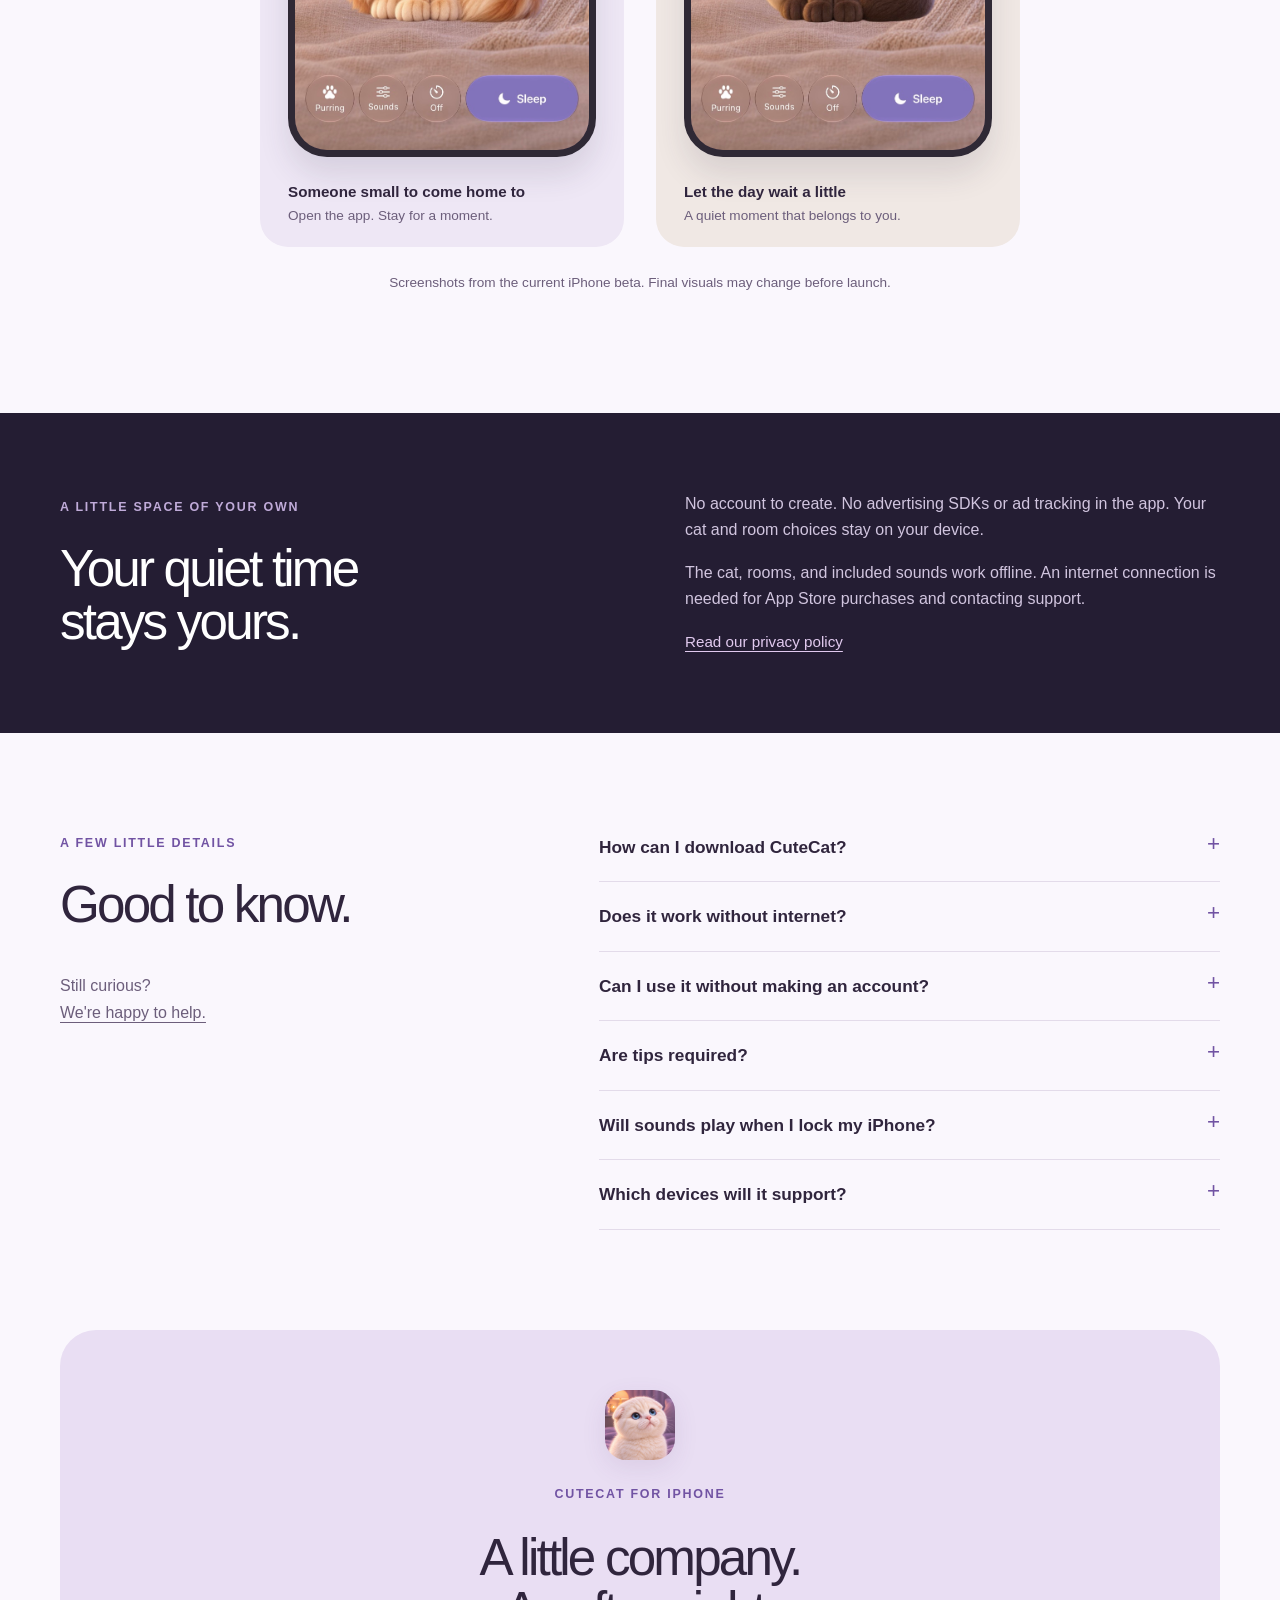
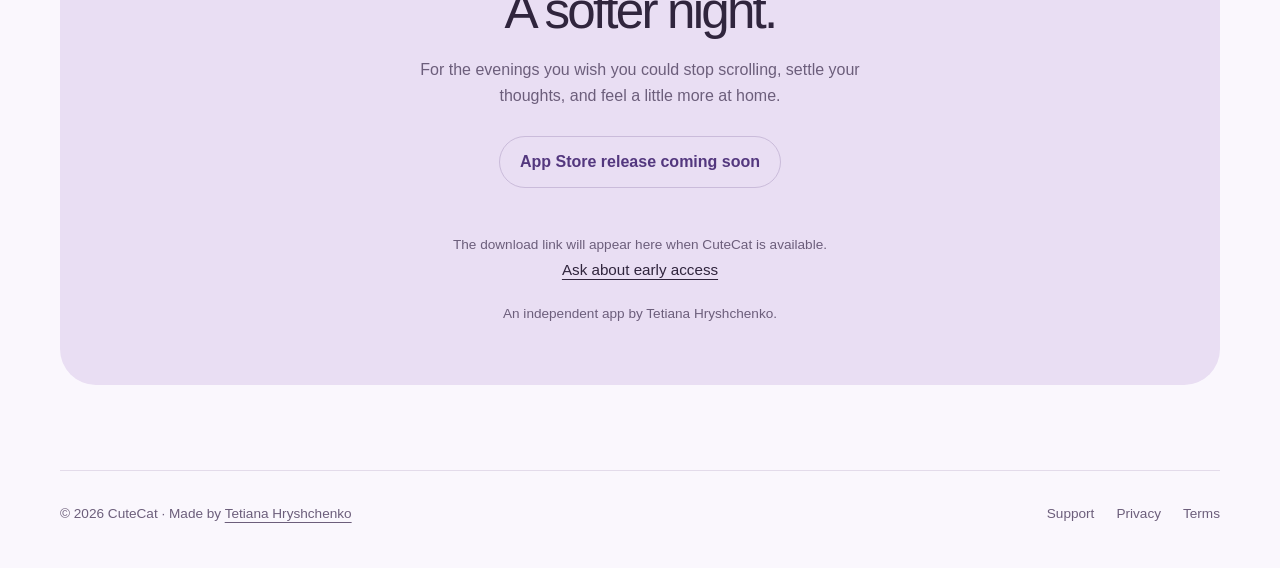
==== commit f0a03de6: "Refocus CuteCat on companionship and hide homepage link until launch" ====
--- a/cutecat/index.html
+++ b/cutecat/index.html
@@ -1,21 +1,21 @@
 <!doctype html>
 <html lang="en"><head><meta charset="utf-8"><meta name="viewport" content="width=device-width, initial-scale=1"><meta name="theme-color" content="#faf7fd"><meta name="color-scheme" content="light"><meta name="referrer" content="strict-origin-when-cross-origin">
-<title>CuteCat: Purr &amp; Sleep | A little purr. A softer evening.</title><meta name="description" content="Meet your cozy cat companion for iPhone. Gentle purring, ambient sounds, and quiet rooms for a small pause in your day. Coming soon."><link rel="canonical" href="https://tetiana.tech/cutecat/">
-<meta property="og:type" content="website"><meta property="og:site_name" content="CuteCat"><meta property="og:title" content="CuteCat: Purr &amp; Sleep | A little purr. A softer evening."><meta property="og:description" content="Meet your cozy cat companion for iPhone. Gentle purring, ambient sounds, and quiet rooms for a small pause in your day. Coming soon."><meta property="og:url" content="https://tetiana.tech/cutecat/"><meta property="og:image" content="https://tetiana.tech/cutecat/assets/icon.png"><meta property="og:image:alt" content="A fluffy white CuteCat kitten in a lavender room"><meta name="twitter:card" content="summary"><link rel="icon" type="image/png" href="assets/icon.png"><link rel="apple-touch-icon" href="assets/icon.png"><link rel="stylesheet" href="styles.css"></head><body><a class="skip" href="#main">Skip to content</a><header class="site-header wrap"><a class="brand" href="./" aria-label="CuteCat home"><img src="assets/icon.png" alt="" width="44" height="44">CuteCat</a><nav class="nav" aria-label="Main navigation"><a class="desktop-link" href="#experience">The experience</a><a class="desktop-link" href="#screenshots">Screenshots</a><a class="nav-contact" href="support/">Support</a></nav></header>
+<title>CuteCat: Purr &amp; Sleep | A little company for restless nights.</title><meta name="description" content="A little company for lonely evenings and restless nights. Meet CuteCat, a cozy cat companion for iPhone, and find a small feeling of home. Coming soon."><link rel="canonical" href="https://tetiana.tech/cutecat/">
+<meta property="og:type" content="website"><meta property="og:site_name" content="CuteCat"><meta property="og:title" content="CuteCat: Purr &amp; Sleep | A little company for restless nights."><meta property="og:description" content="A little company for lonely evenings and restless nights. Meet CuteCat, a cozy cat companion for iPhone, and find a small feeling of home. Coming soon."><meta property="og:url" content="https://tetiana.tech/cutecat/"><meta property="og:image" content="https://tetiana.tech/cutecat/assets/icon.png"><meta property="og:image:alt" content="A fluffy white CuteCat kitten in a lavender room"><meta name="twitter:card" content="summary"><link rel="icon" type="image/png" href="assets/icon.png"><link rel="apple-touch-icon" href="assets/icon.png"><link rel="stylesheet" href="styles.css"></head><body><a class="skip" href="#main">Skip to content</a><header class="site-header wrap"><a class="brand" href="./" aria-label="CuteCat home"><img src="assets/icon.png" alt="" width="44" height="44">CuteCat</a><nav class="nav" aria-label="Main navigation"><a class="desktop-link" href="#experience">The experience</a><a class="desktop-link" href="#screenshots">Screenshots</a><a class="nav-contact" href="support/">Support</a></nav></header>
 <main id="main">
-<section class="hero wrap" aria-labelledby="hero-title"><div class="hero-copy"><p class="eyebrow">Your cozy little companion</p><h1 id="hero-title">A little purr.<br>A <em>softer</em><br>evening.</h1><p>A cat to keep you company. A room to settle into. Gentle sounds for the moment you finally get to slow down.</p><div class="actions"><a class="button" href="#launch">Meet CuteCat</a><a class="text-link" href="#screenshots">Take a little look</a></div><p class="micro">Coming soon for iPhone · Purr &amp; Sleep</p></div><div class="hero-art"><div class="scene" role="img" aria-label="CuteCat's white Scottish Fold kitten in a warm lavender bedroom"><img class="scene-bg" src="assets/bedroom.webp" alt="" width="941" height="1672" fetchpriority="high"><img class="scene-cat" src="assets/kitten.webp" alt="" width="941" height="1672" fetchpriority="high"><div class="scene-caption"><svg class="" viewBox="0 0 24 24" fill="none" stroke="currentColor" stroke-width="1.4" stroke-linecap="round" stroke-linejoin="round" aria-hidden="true"><path d="M20.9 13a9 9 0 0 1-9.9-9.9A9 9 0 1 0 20.9 13Z"/></svg><span>Some moments are better with a cat.</span></div></div><span class="floating-note">a little company, just for you</span><span class="sparkle" aria-hidden="true">✧</span></div></section>
+<section class="hero wrap" aria-labelledby="hero-title"><div class="hero-copy"><p class="eyebrow">A little company at the end of the day</p><h1 id="hero-title">When your mind<br>won’t <em>settle.</em></h1><p>The room is quiet, but your thoughts aren’t. Meet CuteCat, a little companion for the moments you feel alone, restless, or far from home.</p><div class="actions"><a class="button" href="#download">Get CuteCat</a><a class="text-link" href="#screenshots">See your companion</a></div><p class="micro">For iPhone · App Store release coming soon</p></div><div class="hero-art"><div class="scene" role="img" aria-label="CuteCat's white Scottish Fold kitten in a warm lavender bedroom"><img class="scene-bg" src="assets/bedroom.webp" alt="" width="941" height="1672" fetchpriority="high"><img class="scene-cat" src="assets/kitten.webp" alt="" width="941" height="1672" fetchpriority="high"><div class="scene-caption"><svg class="" viewBox="0 0 24 24" fill="none" stroke="currentColor" stroke-width="1.4" stroke-linecap="round" stroke-linejoin="round" aria-hidden="true"><path d="M20.9 13a9 9 0 0 1-9.9-9.9A9 9 0 1 0 20.9 13Z"/></svg><span>Some moments are better with a cat.</span></div></div><span class="floating-note">a little company, just for you</span><span class="sparkle" aria-hidden="true">✧</span></div></section>
 <div class="promise-bar wrap" aria-label="At a glance"><span><svg class="" viewBox="0 0 24 24" fill="none" stroke="currentColor" stroke-width="1.4" stroke-linecap="round" stroke-linejoin="round" aria-hidden="true"><rect x="6" y="2" width="12" height="20" rx="3"/><path d="M10 5h4m-3 14h2"/></svg>Made for iPhone</span><span><svg class="" viewBox="0 0 24 24" fill="none" stroke="currentColor" stroke-width="1.4" stroke-linecap="round" stroke-linejoin="round" aria-hidden="true"><path d="m3 3 18 18M5 10a12 12 0 0 1 2-1m4-1a12 12 0 0 1 8 2M2 6a18 18 0 0 1 2-1m5-2a18 18 0 0 1 13 3M8 14a6 6 0 0 1 7-1M12 18h.01"/></svg>Core experience works offline</span><span><svg class="" viewBox="0 0 24 24" fill="none" stroke="currentColor" stroke-width="1.4" stroke-linecap="round" stroke-linejoin="round" aria-hidden="true"><path d="M12 3 3 7v5c0 5 9 9 9 9s9-4 9-9V7l-9-4Z"/><path d="m8 12 3 3 5-6"/></svg>No account needed</span></div>
-<section class="wrap" id="experience" aria-labelledby="experience-title"><div class="intro"><p class="eyebrow">A small pause in a busy day</p><h2 id="experience-title">Nothing to finish.<br>Just a moment to enjoy.</h2><p>Pet your kitten, find your favorite sounds, and let the room grow quiet. Stay for a minute or make it part of your evening.</p></div><div class="feature-grid"><article class="feature"><svg class="feature-icon" viewBox="0 0 24 24" fill="none" stroke="currentColor" stroke-width="1.4" stroke-linecap="round" stroke-linejoin="round" aria-hidden="true"><path d="M20.8 4.6a5.5 5.5 0 0 0-7.8 0L12 5.7l-1.1-1.1a5.5 5.5 0 0 0-7.8 7.8L12 21l8.8-8.6a5.5 5.5 0 0 0 0-7.8Z"/></svg><h3>A little connection</h3><p>Reach out and pet your cat. Soft purring and gentle haptics make the moment feel a little closer.</p></article><article class="feature"><svg class="feature-icon" viewBox="0 0 24 24" fill="none" stroke="currentColor" stroke-width="1.4" stroke-linecap="round" stroke-linejoin="round" aria-hidden="true"><path d="M3 10v4m4-8v12m5-15v18m5-15v12m4-8v4"/></svg><h3>Your kind of quiet</h3><p>Layer purring with rain, ocean waves, night forest, or soft instrumental music. Set each sound just how you like it.</p></article><article class="feature"><svg class="feature-icon" viewBox="0 0 24 24" fill="none" stroke="currentColor" stroke-width="1.4" stroke-linecap="round" stroke-linejoin="round" aria-hidden="true"><path d="M20.9 13a9 9 0 0 1-9.9-9.9A9 9 0 1 0 20.9 13Z"/></svg><h3>Settle in together</h3><p>Let your kitten curl up for the night. A sleep timer gently fades the sounds when your quiet time is over.</p></article></div></section>
-<section class="room-section" aria-labelledby="rooms-title"><div class="room-layout wrap"><div class="room-display"><img id="room-image" src="assets/bedroom.webp" alt="A softly lit bedroom with a lavender blanket and a crescent moon" width="941" height="1672" loading="lazy"><span class="room-caption" id="room-caption" aria-live="polite">Lavender bedroom</span></div><div class="room-copy"><p class="eyebrow">Find your cozy corner</p><h2 id="rooms-title" class="section-title">Where would you<br>like to unwind?</h2><p>A moonlit bedroom. A warm mountain chalet. A cottage by the sea. Choose a setting that feels right for tonight.</p><div class="room-options" role="group" aria-label="Preview a room"><button type="button" data-room="bedroom" data-description="A softly lit bedroom with a lavender blanket and a crescent moon" aria-pressed="true">Lavender bedroom</button><button type="button" data-room="chalet" data-description="A warm mountain chalet with a fireplace and a snowy view" aria-pressed="false">Mountain chalet</button><button type="button" data-room="ocean" data-description="A cozy cottage with an open window overlooking the moonlit ocean" aria-pressed="false">Ocean cottage</button></div><p class="micro" style="margin-top:18px">Room artwork from CuteCat.</p><noscript><p class="noscript">Enable JavaScript to switch between the room previews.</p></noscript><div class="sound-list" aria-label="Available ambient sounds"><span>Rain</span><span>Ocean waves</span><span>Night forest</span><span>Soft piano</span></div></div></div></section>
-<section class="screens-section wrap" id="screenshots" aria-labelledby="screens-title"><div class="screens-heading"><div><p class="eyebrow">A peek inside</p><h2 id="screens-title" class="section-title">Your next quiet moment<br>could look like this.</h2></div><p>Pick a companion and make yourself at home. Here's CuteCat running on iPhone.</p></div><div class="screens"><figure class="screen-card"><div class="phone"><img src="assets/screenshot-maine-coon.jpeg" alt="Actual CuteCat iPhone beta screenshot: an orange Maine Coon in the ocean cottage, with Purring, Sounds, timer and Sleep controls" width="707" height="1536" loading="lazy"></div><figcaption>A little golden company<span>Maine Coon · Ocean cottage</span></figcaption></figure><figure class="screen-card"><div class="phone"><img src="assets/screenshot-siamese.jpeg" alt="Actual CuteCat iPhone beta screenshot: a blue-eyed Siamese kitten in the ocean cottage" width="707" height="1536" loading="lazy"></div><figcaption>Those eyes. That quiet room.<span>Siamese · Ocean cottage</span></figcaption></figure></div><p class="screens-note">Screenshots from the current iPhone beta. Final visuals may change before launch.</p></section>
+<section class="wrap" id="experience" aria-labelledby="experience-title"><div class="intro"><p class="eyebrow">For evenings like these</p><h2 id="experience-title">The day is over.<br>Your mind hasn’t caught up.</h2><p>A long day. A quiet apartment. One more thought keeping you awake. Winding down doesn’t have to become another thing to get right.</p></div><div class="feature-grid"><article class="feature"><svg class="feature-icon" viewBox="0 0 24 24" fill="none" stroke="currentColor" stroke-width="1.4" stroke-linecap="round" stroke-linejoin="round" aria-hidden="true"><path d="M20.8 4.6a5.5 5.5 0 0 0-7.8 0L12 5.7l-1.1-1.1a5.5 5.5 0 0 0-7.8 7.8L12 21l8.8-8.6a5.5 5.5 0 0 0 0-7.8Z"/></svg><h3>When the evening feels lonely</h3><p>Pet your kitten and hear a soft purr in return. A small moment of connection, with nothing you need to say.</p></article><article class="feature"><svg class="feature-icon" viewBox="0 0 24 24" fill="none" stroke="currentColor" stroke-width="1.4" stroke-linecap="round" stroke-linejoin="round" aria-hidden="true"><path d="M3 10v4m4-8v12m5-15v18m5-15v12m4-8v4"/></svg><h3>When thoughts keep circling</h3><p>Give your attention somewhere gentle to land. Watch your cat breathe, listen to a steady purr, and take a moment away from the scroll.</p></article><article class="feature"><svg class="feature-icon" viewBox="0 0 24 24" fill="none" stroke="currentColor" stroke-width="1.4" stroke-linecap="round" stroke-linejoin="round" aria-hidden="true"><path d="M20.9 13a9 9 0 0 1-9.9-9.9A9 9 0 1 0 20.9 13Z"/></svg><h3>When sleep feels far away</h3><p>Let your kitten curl up as you settle in. A few quiet minutes together can become a familiar part of getting ready for bed.</p></article></div></section>
+<section class="room-section" aria-labelledby="rooms-title"><div class="room-layout wrap"><div class="room-display"><img src="assets/bedroom.webp" alt="A warmly lit room with a soft lavender blanket and a crescent moon outside" width="941" height="1672" loading="lazy"><span class="room-caption">A familiar place to come back to.</span></div><div class="room-copy"><p class="eyebrow">Wherever tonight finds you</p><h2 id="rooms-title" class="section-title">A little feeling<br>of home.</h2><p>A new city. An unfamiliar room. Or a day that has left you feeling out of place. Come back to something familiar: a cat, a warm corner, a moment that’s yours.</p><p>Settle in your own way. Pet your cat, adjust the gentle sounds, or simply watch them rest. There’s nothing to catch up on here.</p></div></div></section>
+<section class="screens-section wrap" id="screenshots" aria-labelledby="screens-title"><div class="screens-heading"><div><p class="eyebrow">A peek inside</p><h2 id="screens-title" class="section-title">A small pause.<br>A little company.</h2></div><p>A kitten to check in on. A familiar place to return to. Here’s what a quiet moment with CuteCat looks like on iPhone.</p></div><div class="screens"><figure class="screen-card"><div class="phone"><img src="assets/screenshot-maine-coon.jpeg" alt="Actual CuteCat iPhone beta screenshot: an orange Maine Coon in the ocean cottage, with Purring, Sounds, timer and Sleep controls" width="707" height="1536" loading="lazy"></div><figcaption>Someone small to come home to<span>Open the app. Stay for a moment.</span></figcaption></figure><figure class="screen-card"><div class="phone"><img src="assets/screenshot-siamese.jpeg" alt="Actual CuteCat iPhone beta screenshot: a blue-eyed Siamese kitten in the ocean cottage" width="707" height="1536" loading="lazy"></div><figcaption>Let the day wait a little<span>A quiet moment that belongs to you.</span></figcaption></figure></div><p class="screens-note">Screenshots from the current iPhone beta. Final visuals may change before launch.</p></section>
 <section class="quiet-section" aria-labelledby="privacy-title"><div class="quiet-layout wrap"><div><p class="eyebrow">A little space of your own</p><h2 id="privacy-title">Your quiet time<br>stays yours.</h2></div><div><p>No account to create. No advertising SDKs or ad tracking in the app. Your cat and room choices stay on your device.</p><p>The cat, rooms, and included sounds work offline. An internet connection is needed for App Store purchases and contacting support.</p><a class="text-link" href="privacy/">Read our privacy policy</a></div></div></section>
 <section class="faq-section wrap" aria-labelledby="faq-title"><div><p class="eyebrow">A few little details</p><h2 id="faq-title">Good to know.</h2><p>Still curious?<br><a href="support/">We're happy to help.</a></p></div><div class="faq-list">
-<details><summary>When can I download CuteCat?</summary><p>CuteCat is getting ready for its first App Store release. This page will link to the app when it is available. There is no confirmed launch date yet.</p></details>
+<details><summary>How can I download CuteCat?</summary><p>CuteCat is preparing for its first public App Store release. It isn’t available to download from the App Store yet. Check <a href="#download">download availability</a> below, or <a href="mailto:hello@tetiana.tech?subject=CuteCat%20early%20access">ask about early access</a>.</p></details>
 <details><summary>Does it work without internet?</summary><p>Yes. The cat, rooms, and included sounds work on your iPhone without a connection. Downloading the app, making optional purchases, and sending a support email require internet access.</p></details>
 <details><summary>Can I use it without making an account?</summary><p>Yes. CuteCat does not have account registration. You can open the app and spend time with your cat.</p></details>
 <details><summary>Are tips required?</summary><p>No. The current version includes an optional tip jar through Apple's in-app purchases. Tips do not unlock features and are not subscriptions. Prices and availability are shown by Apple before you confirm a purchase.</p></details>
 <details><summary>Will sounds play when I lock my iPhone?</summary><p>Keep CuteCat open while listening. Background and lock-screen playback are not supported in the current version.</p></details>
 <details><summary>Which devices will it support?</summary><p>CuteCat is being prepared for iPhone with iOS 26 or later. Check the App Store listing for final compatibility when it launches.</p></details>
 </div></section>
-<section class="launch-section wrap" id="launch" aria-labelledby="launch-title"><div class="launch-box"><img src="assets/icon.png" alt="CuteCat app icon" width="70" height="70" loading="lazy"><p class="eyebrow">Coming soon to iPhone</p><h2 id="launch-title">Make room for<br>a little softness.</h2><p>CuteCat is getting ready to meet you. For release questions, feedback, or just a hello, you can reach the person making it.</p><a class="button" href="mailto:tetiana@tetiana.tech?subject=CuteCat%20launch">Say hello to the maker</a><p class="micro">An independent app by Tetiana Hryshchenko.</p></div></section>
-</main><script src="site.js" defer></script><footer class="site-footer wrap"><span>© 2026 CuteCat · Made by <a href="https://tetiana.tech/">Tetiana Hryshchenko</a></span><nav class="footer-links" aria-label="Footer"><a href="support/">Support</a><a href="privacy/">Privacy</a><a href="terms/">Terms</a></nav></footer></body></html>+<section class="launch-section wrap" id="download" aria-labelledby="launch-title"><div class="launch-box"><img src="assets/icon.png" alt="CuteCat app icon" width="70" height="70" loading="lazy"><p class="eyebrow">CuteCat for iPhone</p><h2 id="launch-title">A little company.<br>A softer night.</h2><p>For the evenings you wish you could stop scrolling, settle your thoughts, and feel a little more at home.</p><p class="release-status" role="status">App Store release coming soon</p><p class="micro">The download link will appear here when CuteCat is available.</p><a class="text-link" href="mailto:hello@tetiana.tech?subject=CuteCat%20early%20access">Ask about early access</a><p class="micro maker-note">An independent app by Tetiana Hryshchenko.</p></div></section>
+</main><footer class="site-footer wrap"><span>© 2026 CuteCat · Made by <a href="https://tetiana.tech/">Tetiana Hryshchenko</a></span><nav class="footer-links" aria-label="Footer"><a href="support/">Support</a><a href="privacy/">Privacy</a><a href="terms/">Terms</a></nav></footer></body></html>
--- a/cutecat/styles.css
+++ b/cutecat/styles.css
@@ -7,3 +7,5 @@
 @media(max-width:370px){.wrap{width:calc(100% - 32px)}.hero h1{font-size:3.35rem}.scene{height:440px}.nav .nav-contact{padding:7px 10px}.screens{gap:10px}.screen-card{padding:8px 7px 12px}.footer-links{gap:14px}}
 @media(prefers-reduced-motion:reduce){html{scroll-behavior:auto}*,*:before,*:after{transition:none!important;animation:none!important}}
 @media print{.site-header,.site-footer,.legal-download,.skip{display:none}.wrap,.legal-main{width:100%;max-width:none;margin:0}body{font-size:11pt;background:white}.legal-main h1{font-size:28pt}.legal-main h2{break-after:avoid}.legal-main p,.legal-main li{font-size:11pt}.legal-summary{background:transparent;border:1px solid #ddd}}
+
+.release-status{display:inline-block;padding:12px 20px;border:1px solid #cabbda;border-radius:100px;color:var(--purple-dark);font-weight:600;margin-bottom:14px}.maker-note{margin-top:24px}
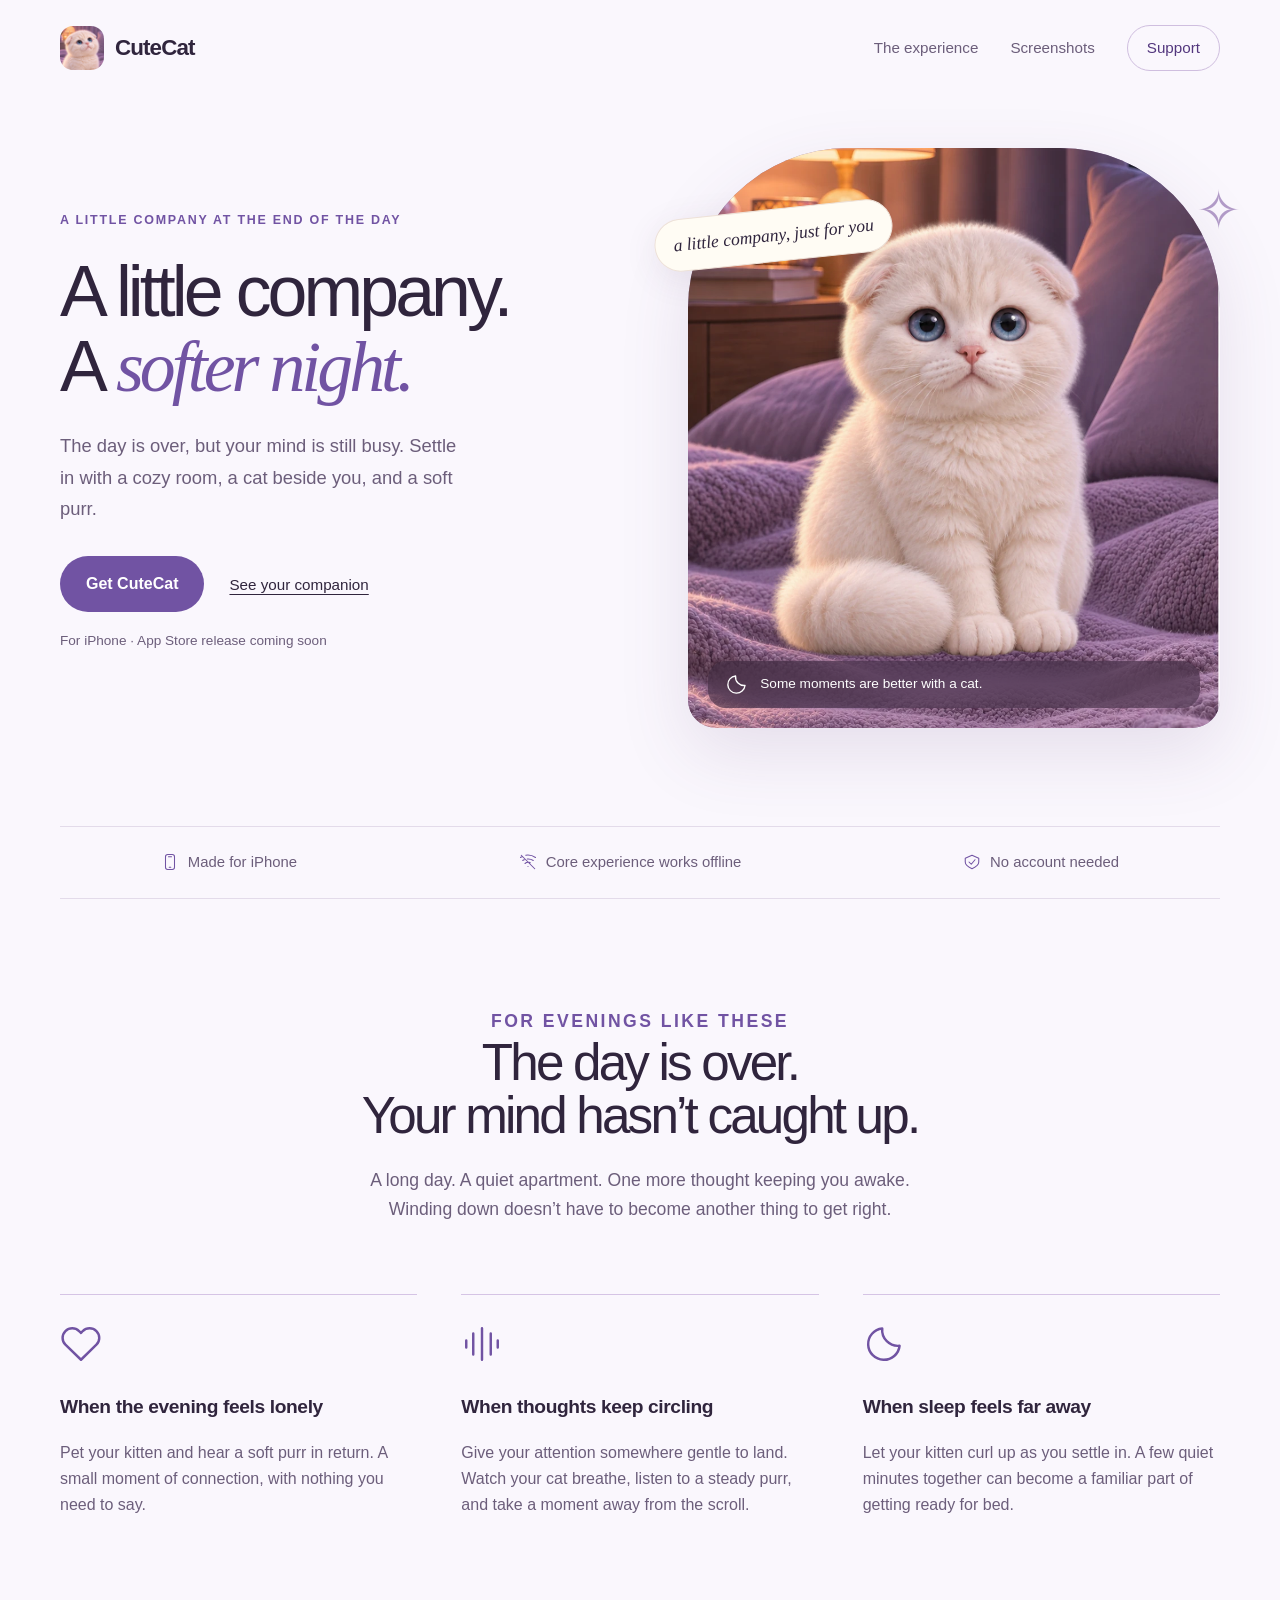
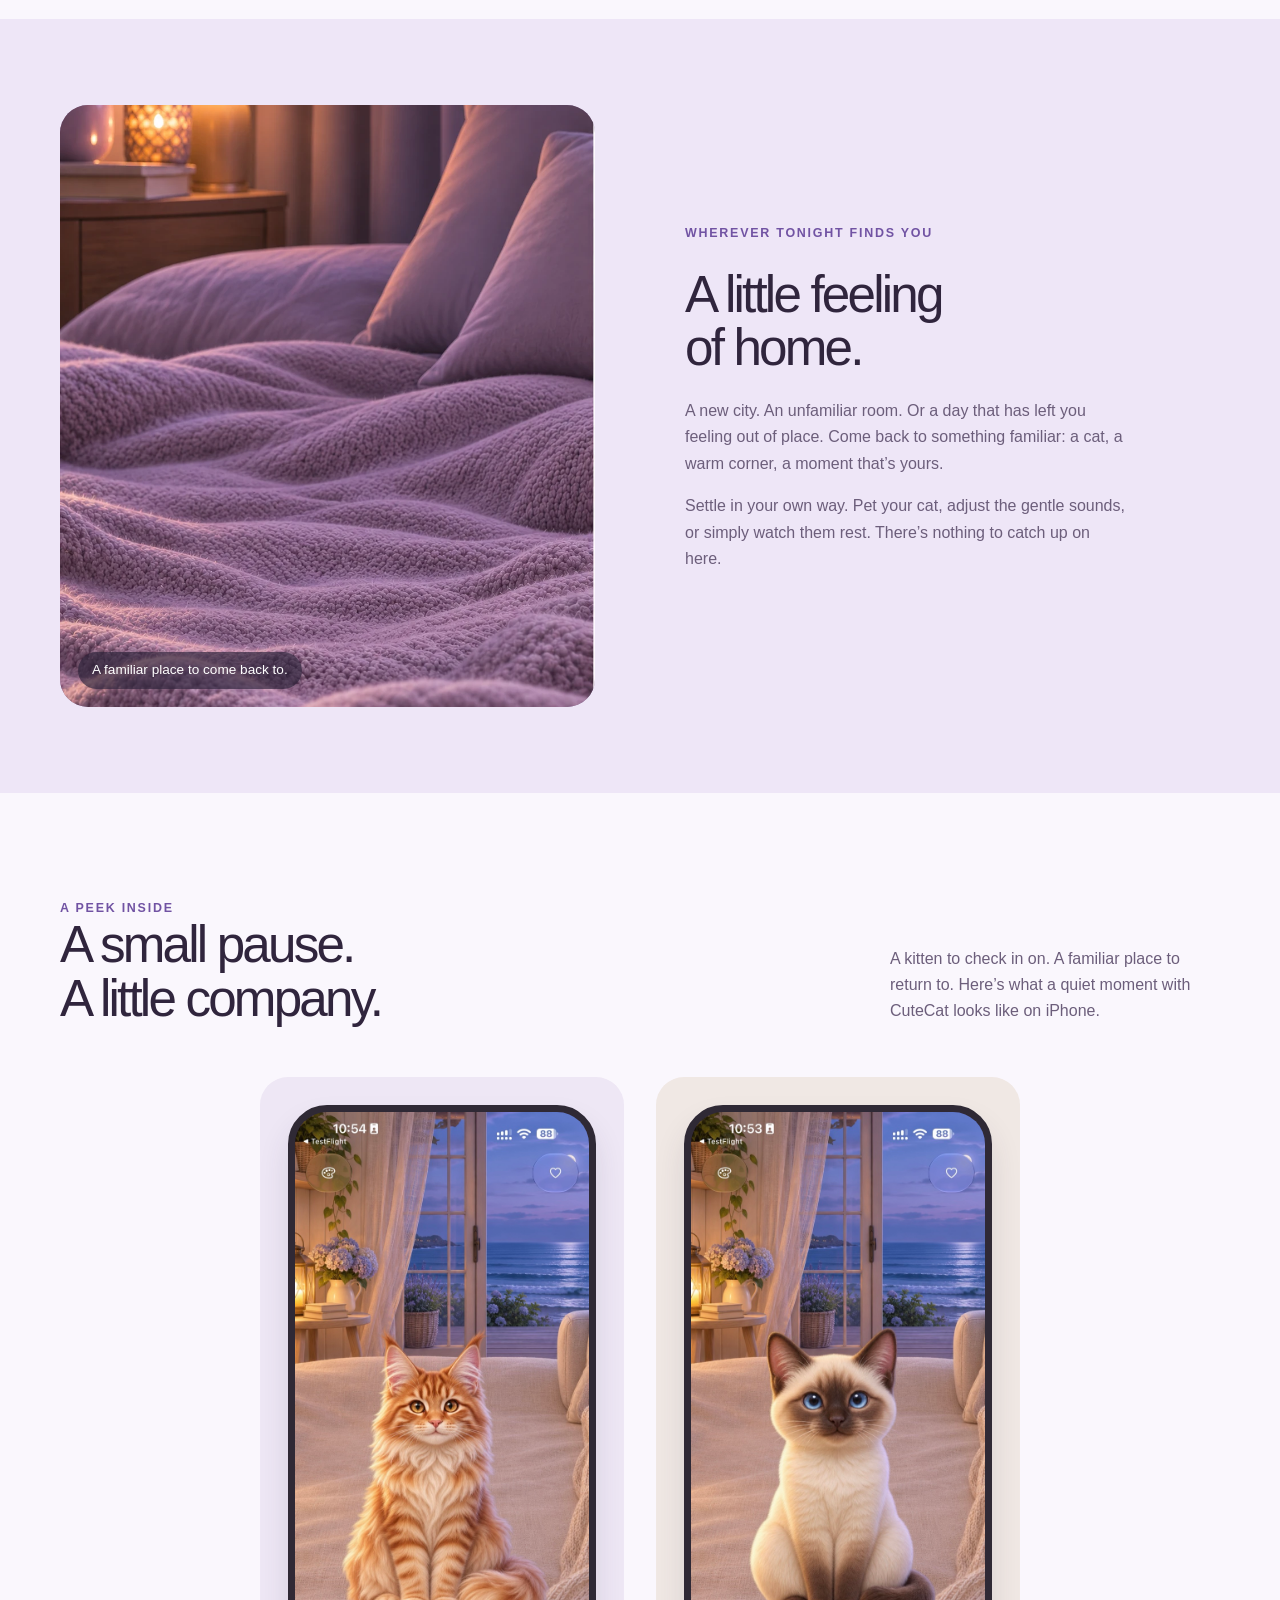
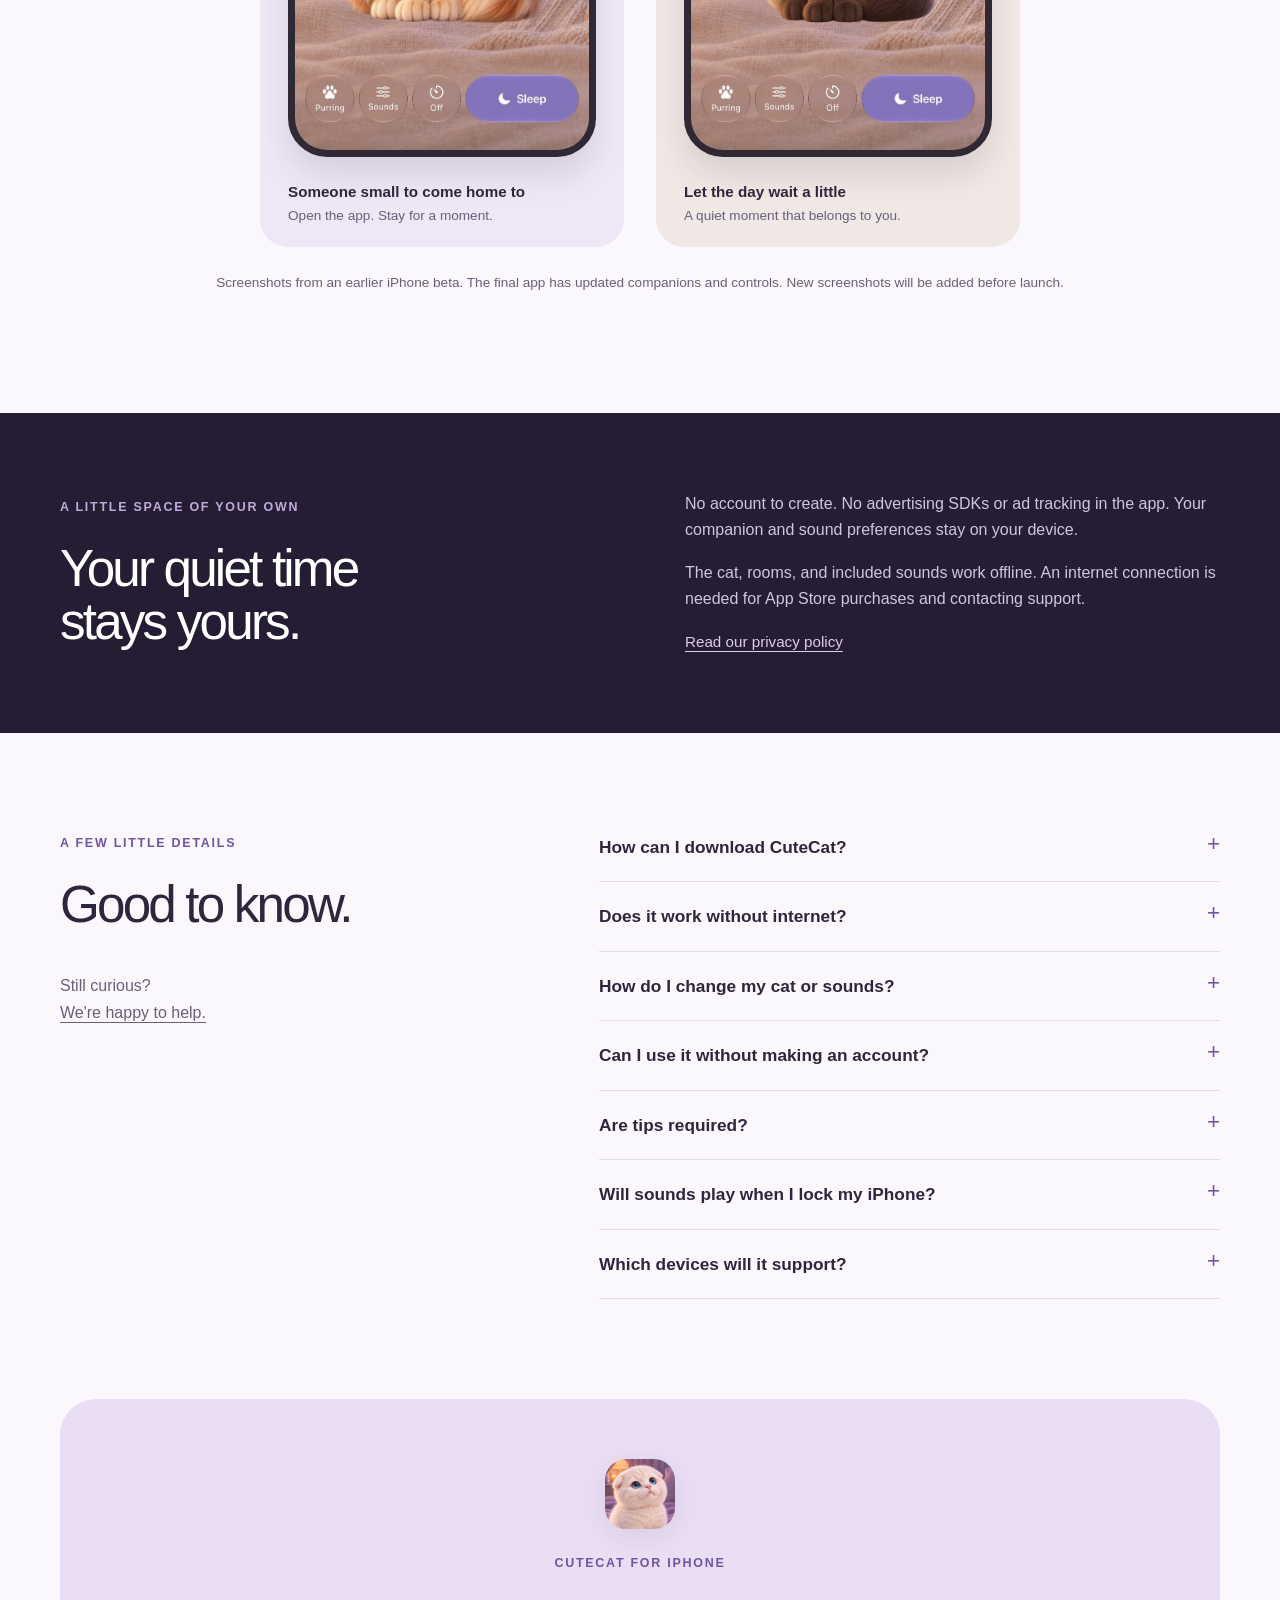
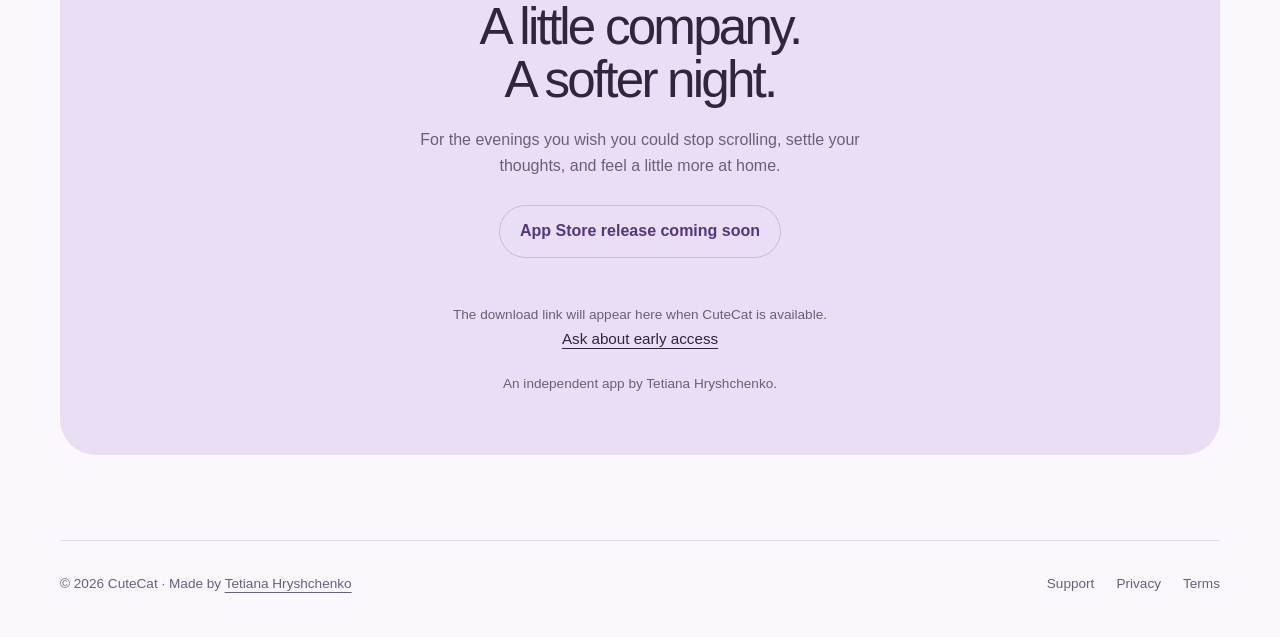
==== commit 193902b9: "Align CuteCat launch copy and support with current beta" ====
--- a/cutecat/index.html
+++ b/cutecat/index.html
@@ -1,20 +1,21 @@
 <!doctype html>
 <html lang="en"><head><meta charset="utf-8"><meta name="viewport" content="width=device-width, initial-scale=1"><meta name="theme-color" content="#faf7fd"><meta name="color-scheme" content="light"><meta name="referrer" content="strict-origin-when-cross-origin">
-<title>CuteCat: Purr &amp; Sleep | A little company for restless nights.</title><meta name="description" content="A little company for lonely evenings and restless nights. Meet CuteCat, a cozy cat companion for iPhone, and find a small feeling of home. Coming soon."><link rel="canonical" href="https://tetiana.tech/cutecat/">
-<meta property="og:type" content="website"><meta property="og:site_name" content="CuteCat"><meta property="og:title" content="CuteCat: Purr &amp; Sleep | A little company for restless nights."><meta property="og:description" content="A little company for lonely evenings and restless nights. Meet CuteCat, a cozy cat companion for iPhone, and find a small feeling of home. Coming soon."><meta property="og:url" content="https://tetiana.tech/cutecat/"><meta property="og:image" content="https://tetiana.tech/cutecat/assets/icon.png"><meta property="og:image:alt" content="A fluffy white CuteCat kitten in a lavender room"><meta name="twitter:card" content="summary"><link rel="icon" type="image/png" href="assets/icon.png"><link rel="apple-touch-icon" href="assets/icon.png"><link rel="stylesheet" href="styles.css"></head><body><a class="skip" href="#main">Skip to content</a><header class="site-header wrap"><a class="brand" href="./" aria-label="CuteCat home"><img src="assets/icon.png" alt="" width="44" height="44">CuteCat</a><nav class="nav" aria-label="Main navigation"><a class="desktop-link" href="#experience">The experience</a><a class="desktop-link" href="#screenshots">Screenshots</a><a class="nav-contact" href="support/">Support</a></nav></header>
+<title>CuteCat: Purr &amp; Sleep | A little company. A softer night.</title><meta name="description" content="A little company for lonely evenings and restless nights. Meet CuteCat, a cozy cat companion for iPhone, and find a small feeling of home. Coming soon."><link rel="canonical" href="https://tetiana.tech/cutecat/">
+<meta property="og:type" content="website"><meta property="og:site_name" content="CuteCat"><meta property="og:title" content="CuteCat: Purr &amp; Sleep | A little company. A softer night."><meta property="og:description" content="A little company for lonely evenings and restless nights. Meet CuteCat, a cozy cat companion for iPhone, and find a small feeling of home. Coming soon."><meta property="og:url" content="https://tetiana.tech/cutecat/"><meta property="og:image" content="https://tetiana.tech/cutecat/assets/icon.png"><meta property="og:image:alt" content="A fluffy white CuteCat kitten in a lavender room"><meta name="twitter:card" content="summary"><link rel="icon" type="image/png" href="assets/icon.png"><link rel="apple-touch-icon" href="assets/icon.png"><link rel="stylesheet" href="styles.css"></head><body><a class="skip" href="#main">Skip to content</a><header class="site-header wrap"><a class="brand" href="./" aria-label="CuteCat home"><img src="assets/icon.png" alt="" width="44" height="44">CuteCat</a><nav class="nav" aria-label="Main navigation"><a class="desktop-link" href="#experience">The experience</a><a class="desktop-link" href="#screenshots">Screenshots</a><a class="nav-contact" href="support/">Support</a></nav></header>
 <main id="main">
-<section class="hero wrap" aria-labelledby="hero-title"><div class="hero-copy"><p class="eyebrow">A little company at the end of the day</p><h1 id="hero-title">When your mind<br>won’t <em>settle.</em></h1><p>The room is quiet, but your thoughts aren’t. Meet CuteCat, a little companion for the moments you feel alone, restless, or far from home.</p><div class="actions"><a class="button" href="#download">Get CuteCat</a><a class="text-link" href="#screenshots">See your companion</a></div><p class="micro">For iPhone · App Store release coming soon</p></div><div class="hero-art"><div class="scene" role="img" aria-label="CuteCat's white Scottish Fold kitten in a warm lavender bedroom"><img class="scene-bg" src="assets/bedroom.webp" alt="" width="941" height="1672" fetchpriority="high"><img class="scene-cat" src="assets/kitten.webp" alt="" width="941" height="1672" fetchpriority="high"><div class="scene-caption"><svg class="" viewBox="0 0 24 24" fill="none" stroke="currentColor" stroke-width="1.4" stroke-linecap="round" stroke-linejoin="round" aria-hidden="true"><path d="M20.9 13a9 9 0 0 1-9.9-9.9A9 9 0 1 0 20.9 13Z"/></svg><span>Some moments are better with a cat.</span></div></div><span class="floating-note">a little company, just for you</span><span class="sparkle" aria-hidden="true">✧</span></div></section>
+<section class="hero wrap" aria-labelledby="hero-title"><div class="hero-copy"><p class="eyebrow">A little company at the end of the day</p><h1 id="hero-title">A little company.<br>A <em>softer night.</em></h1><p>The day is over, but your mind is still busy. Settle in with a cozy room, a cat beside you, and a soft purr.</p><div class="actions"><a class="button" href="#download">Get CuteCat</a><a class="text-link" href="#screenshots">See your companion</a></div><p class="micro">For iPhone · App Store release coming soon</p></div><div class="hero-art"><div class="scene" role="img" aria-label="CuteCat's white Scottish Fold kitten in a warm lavender bedroom"><img class="scene-bg" src="assets/bedroom.webp" alt="" width="941" height="1672" fetchpriority="high"><img class="scene-cat" src="assets/kitten.webp" alt="" width="941" height="1672" fetchpriority="high"><div class="scene-caption"><svg class="" viewBox="0 0 24 24" fill="none" stroke="currentColor" stroke-width="1.4" stroke-linecap="round" stroke-linejoin="round" aria-hidden="true"><path d="M20.9 13a9 9 0 0 1-9.9-9.9A9 9 0 1 0 20.9 13Z"/></svg><span>Some moments are better with a cat.</span></div></div><span class="floating-note">a little company, just for you</span><span class="sparkle" aria-hidden="true">✧</span></div></section>
 <div class="promise-bar wrap" aria-label="At a glance"><span><svg class="" viewBox="0 0 24 24" fill="none" stroke="currentColor" stroke-width="1.4" stroke-linecap="round" stroke-linejoin="round" aria-hidden="true"><rect x="6" y="2" width="12" height="20" rx="3"/><path d="M10 5h4m-3 14h2"/></svg>Made for iPhone</span><span><svg class="" viewBox="0 0 24 24" fill="none" stroke="currentColor" stroke-width="1.4" stroke-linecap="round" stroke-linejoin="round" aria-hidden="true"><path d="m3 3 18 18M5 10a12 12 0 0 1 2-1m4-1a12 12 0 0 1 8 2M2 6a18 18 0 0 1 2-1m5-2a18 18 0 0 1 13 3M8 14a6 6 0 0 1 7-1M12 18h.01"/></svg>Core experience works offline</span><span><svg class="" viewBox="0 0 24 24" fill="none" stroke="currentColor" stroke-width="1.4" stroke-linecap="round" stroke-linejoin="round" aria-hidden="true"><path d="M12 3 3 7v5c0 5 9 9 9 9s9-4 9-9V7l-9-4Z"/><path d="m8 12 3 3 5-6"/></svg>No account needed</span></div>
 <section class="wrap" id="experience" aria-labelledby="experience-title"><div class="intro"><p class="eyebrow">For evenings like these</p><h2 id="experience-title">The day is over.<br>Your mind hasn’t caught up.</h2><p>A long day. A quiet apartment. One more thought keeping you awake. Winding down doesn’t have to become another thing to get right.</p></div><div class="feature-grid"><article class="feature"><svg class="feature-icon" viewBox="0 0 24 24" fill="none" stroke="currentColor" stroke-width="1.4" stroke-linecap="round" stroke-linejoin="round" aria-hidden="true"><path d="M20.8 4.6a5.5 5.5 0 0 0-7.8 0L12 5.7l-1.1-1.1a5.5 5.5 0 0 0-7.8 7.8L12 21l8.8-8.6a5.5 5.5 0 0 0 0-7.8Z"/></svg><h3>When the evening feels lonely</h3><p>Pet your kitten and hear a soft purr in return. A small moment of connection, with nothing you need to say.</p></article><article class="feature"><svg class="feature-icon" viewBox="0 0 24 24" fill="none" stroke="currentColor" stroke-width="1.4" stroke-linecap="round" stroke-linejoin="round" aria-hidden="true"><path d="M3 10v4m4-8v12m5-15v18m5-15v12m4-8v4"/></svg><h3>When thoughts keep circling</h3><p>Give your attention somewhere gentle to land. Watch your cat breathe, listen to a steady purr, and take a moment away from the scroll.</p></article><article class="feature"><svg class="feature-icon" viewBox="0 0 24 24" fill="none" stroke="currentColor" stroke-width="1.4" stroke-linecap="round" stroke-linejoin="round" aria-hidden="true"><path d="M20.9 13a9 9 0 0 1-9.9-9.9A9 9 0 1 0 20.9 13Z"/></svg><h3>When sleep feels far away</h3><p>Let your kitten curl up as you settle in. A few quiet minutes together can become a familiar part of getting ready for bed.</p></article></div></section>
 <section class="room-section" aria-labelledby="rooms-title"><div class="room-layout wrap"><div class="room-display"><img src="assets/bedroom.webp" alt="A warmly lit room with a soft lavender blanket and a crescent moon outside" width="941" height="1672" loading="lazy"><span class="room-caption">A familiar place to come back to.</span></div><div class="room-copy"><p class="eyebrow">Wherever tonight finds you</p><h2 id="rooms-title" class="section-title">A little feeling<br>of home.</h2><p>A new city. An unfamiliar room. Or a day that has left you feeling out of place. Come back to something familiar: a cat, a warm corner, a moment that’s yours.</p><p>Settle in your own way. Pet your cat, adjust the gentle sounds, or simply watch them rest. There’s nothing to catch up on here.</p></div></div></section>
-<section class="screens-section wrap" id="screenshots" aria-labelledby="screens-title"><div class="screens-heading"><div><p class="eyebrow">A peek inside</p><h2 id="screens-title" class="section-title">A small pause.<br>A little company.</h2></div><p>A kitten to check in on. A familiar place to return to. Here’s what a quiet moment with CuteCat looks like on iPhone.</p></div><div class="screens"><figure class="screen-card"><div class="phone"><img src="assets/screenshot-maine-coon.jpeg" alt="Actual CuteCat iPhone beta screenshot: an orange Maine Coon in the ocean cottage, with Purring, Sounds, timer and Sleep controls" width="707" height="1536" loading="lazy"></div><figcaption>Someone small to come home to<span>Open the app. Stay for a moment.</span></figcaption></figure><figure class="screen-card"><div class="phone"><img src="assets/screenshot-siamese.jpeg" alt="Actual CuteCat iPhone beta screenshot: a blue-eyed Siamese kitten in the ocean cottage" width="707" height="1536" loading="lazy"></div><figcaption>Let the day wait a little<span>A quiet moment that belongs to you.</span></figcaption></figure></div><p class="screens-note">Screenshots from the current iPhone beta. Final visuals may change before launch.</p></section>
-<section class="quiet-section" aria-labelledby="privacy-title"><div class="quiet-layout wrap"><div><p class="eyebrow">A little space of your own</p><h2 id="privacy-title">Your quiet time<br>stays yours.</h2></div><div><p>No account to create. No advertising SDKs or ad tracking in the app. Your cat and room choices stay on your device.</p><p>The cat, rooms, and included sounds work offline. An internet connection is needed for App Store purchases and contacting support.</p><a class="text-link" href="privacy/">Read our privacy policy</a></div></div></section>
+<section class="screens-section wrap" id="screenshots" aria-labelledby="screens-title"><div class="screens-heading"><div><p class="eyebrow">A peek inside</p><h2 id="screens-title" class="section-title">A small pause.<br>A little company.</h2></div><p>A kitten to check in on. A familiar place to return to. Here’s what a quiet moment with CuteCat looks like on iPhone.</p></div><div class="screens"><figure class="screen-card"><div class="phone"><img src="assets/screenshot-maine-coon.jpeg" alt="Actual CuteCat iPhone beta screenshot: an orange Maine Coon in the ocean cottage, with Purring, Sounds, timer and Sleep controls" width="707" height="1536" loading="lazy"></div><figcaption>Someone small to come home to<span>Open the app. Stay for a moment.</span></figcaption></figure><figure class="screen-card"><div class="phone"><img src="assets/screenshot-siamese.jpeg" alt="Actual CuteCat iPhone beta screenshot: a blue-eyed Siamese kitten in the ocean cottage" width="707" height="1536" loading="lazy"></div><figcaption>Let the day wait a little<span>A quiet moment that belongs to you.</span></figcaption></figure></div><p class="screens-note">Screenshots from an earlier iPhone beta. The final app has updated companions and controls. New screenshots will be added before launch.</p></section>
+<section class="quiet-section" aria-labelledby="privacy-title"><div class="quiet-layout wrap"><div><p class="eyebrow">A little space of your own</p><h2 id="privacy-title">Your quiet time<br>stays yours.</h2></div><div><p>No account to create. No advertising SDKs or ad tracking in the app. Your companion and sound preferences stay on your device.</p><p>The cat, rooms, and included sounds work offline. An internet connection is needed for App Store purchases and contacting support.</p><a class="text-link" href="privacy/">Read our privacy policy</a></div></div></section>
 <section class="faq-section wrap" aria-labelledby="faq-title"><div><p class="eyebrow">A few little details</p><h2 id="faq-title">Good to know.</h2><p>Still curious?<br><a href="support/">We're happy to help.</a></p></div><div class="faq-list">
 <details><summary>How can I download CuteCat?</summary><p>CuteCat is preparing for its first public App Store release. It isn’t available to download from the App Store yet. Check <a href="#download">download availability</a> below, or <a href="mailto:hello@tetiana.tech?subject=CuteCat%20early%20access">ask about early access</a>.</p></details>
 <details><summary>Does it work without internet?</summary><p>Yes. The cat, rooms, and included sounds work on your iPhone without a connection. Downloading the app, making optional purchases, and sending a support email require internet access.</p></details>
+<details><summary>How do I change my cat or sounds?</summary><p>In the latest beta, swipe left or right across the room to change companions. Tap Sound to adjust the current atmosphere and continuous purring, or set a sleep timer. Older betas may use a Cats button.</p></details>
 <details><summary>Can I use it without making an account?</summary><p>Yes. CuteCat does not have account registration. You can open the app and spend time with your cat.</p></details>
 <details><summary>Are tips required?</summary><p>No. The current version includes an optional tip jar through Apple's in-app purchases. Tips do not unlock features and are not subscriptions. Prices and availability are shown by Apple before you confirm a purchase.</p></details>
-<details><summary>Will sounds play when I lock my iPhone?</summary><p>Keep CuteCat open while listening. Background and lock-screen playback are not supported in the current version.</p></details>
+<details><summary>Will sounds play when I lock my iPhone?</summary><p>Audio behavior can differ between beta builds. If sound stops when you lock your iPhone, visit Support and tell us your app version. Final playback details will be confirmed before launch.</p></details>
 <details><summary>Which devices will it support?</summary><p>CuteCat is being prepared for iPhone with iOS 26 or later. Check the App Store listing for final compatibility when it launches.</p></details>
 </div></section>
 <section class="launch-section wrap" id="download" aria-labelledby="launch-title"><div class="launch-box"><img src="assets/icon.png" alt="CuteCat app icon" width="70" height="70" loading="lazy"><p class="eyebrow">CuteCat for iPhone</p><h2 id="launch-title">A little company.<br>A softer night.</h2><p>For the evenings you wish you could stop scrolling, settle your thoughts, and feel a little more at home.</p><p class="release-status" role="status">App Store release coming soon</p><p class="micro">The download link will appear here when CuteCat is available.</p><a class="text-link" href="mailto:hello@tetiana.tech?subject=CuteCat%20early%20access">Ask about early access</a><p class="micro maker-note">An independent app by Tetiana Hryshchenko.</p></div></section>
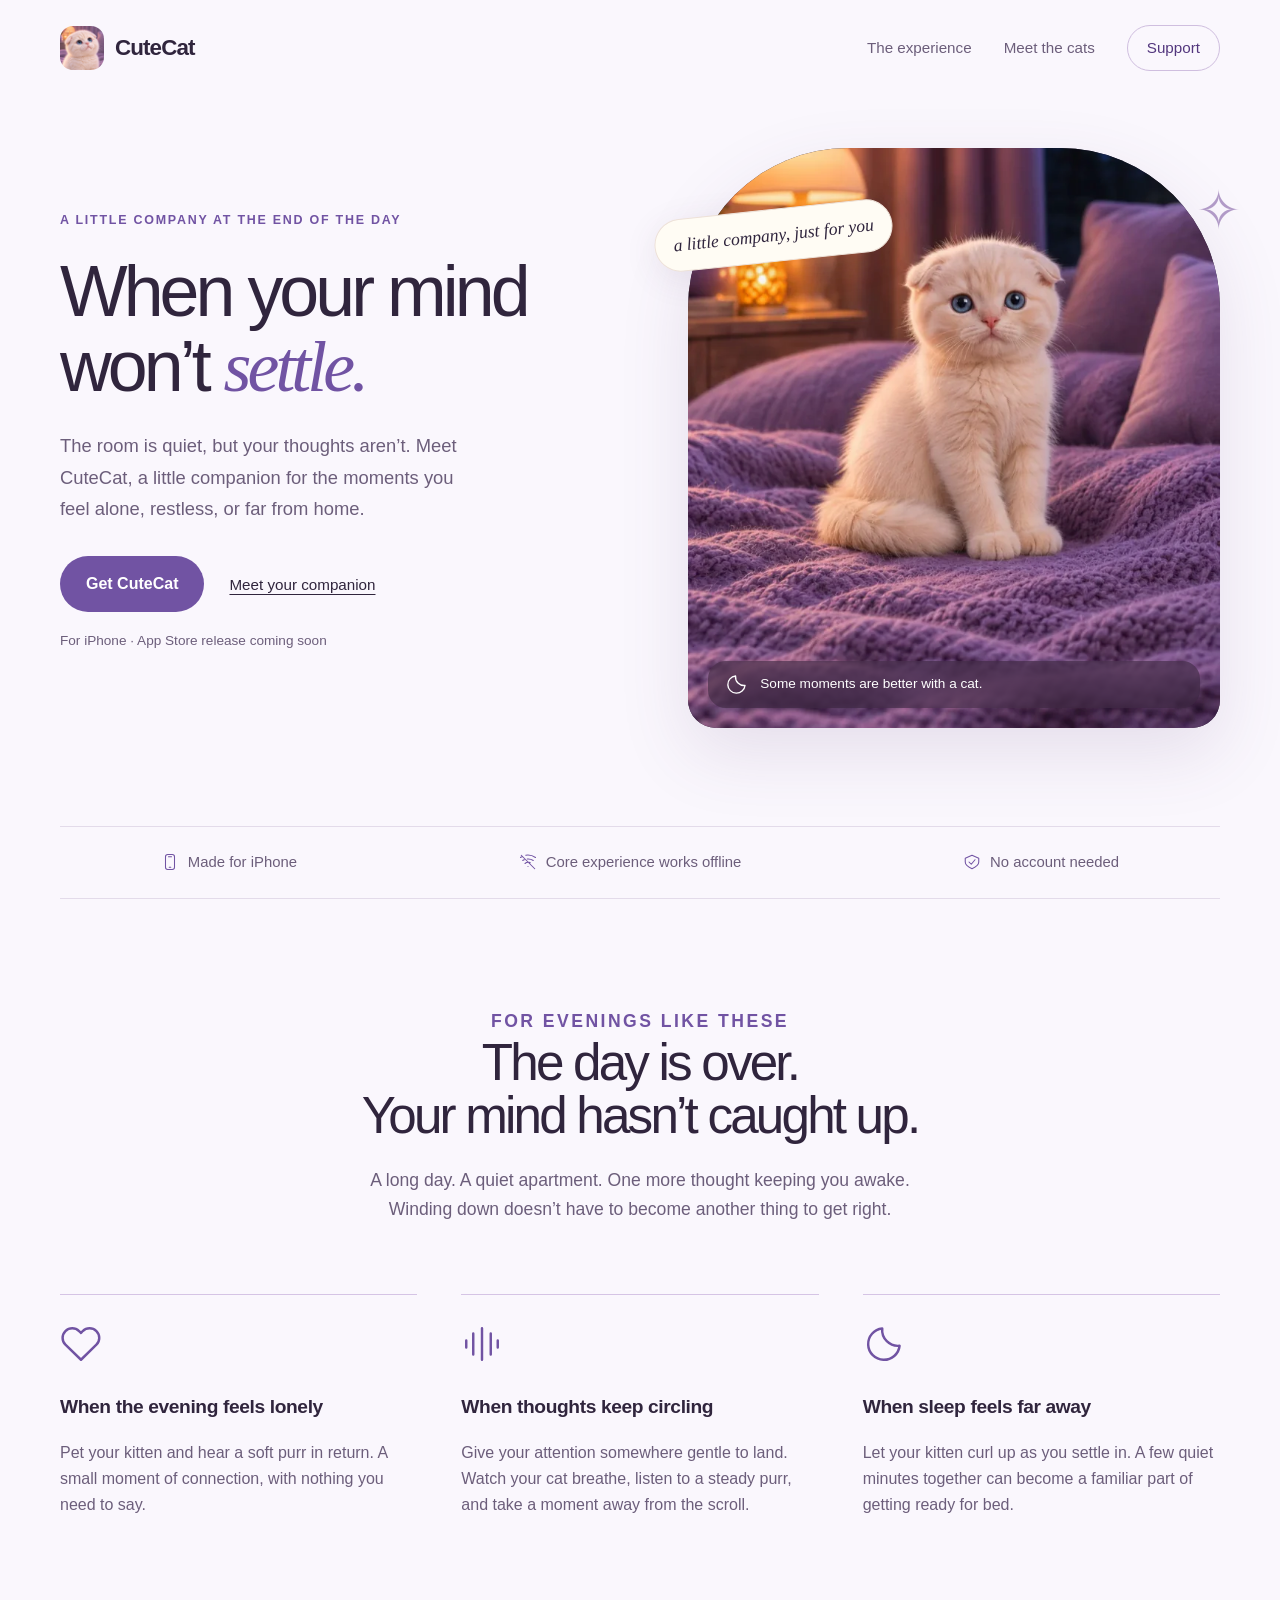
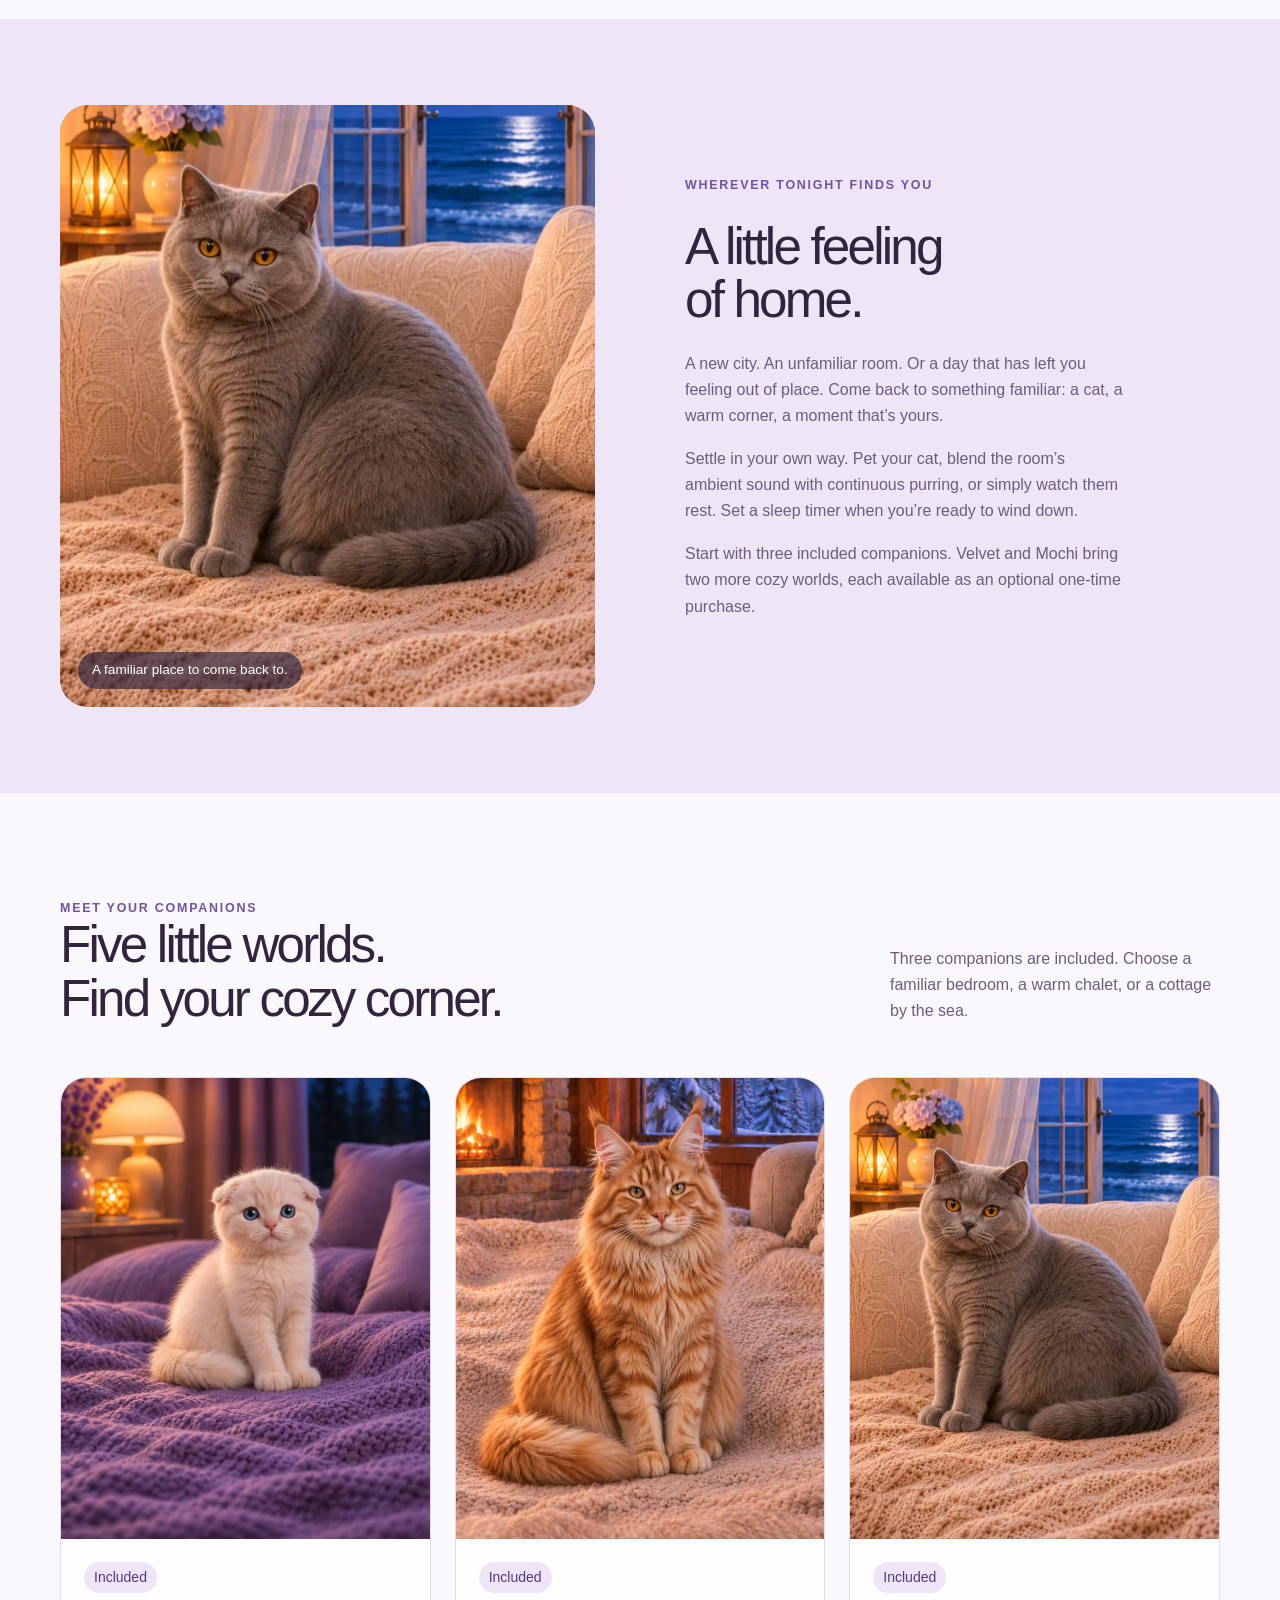
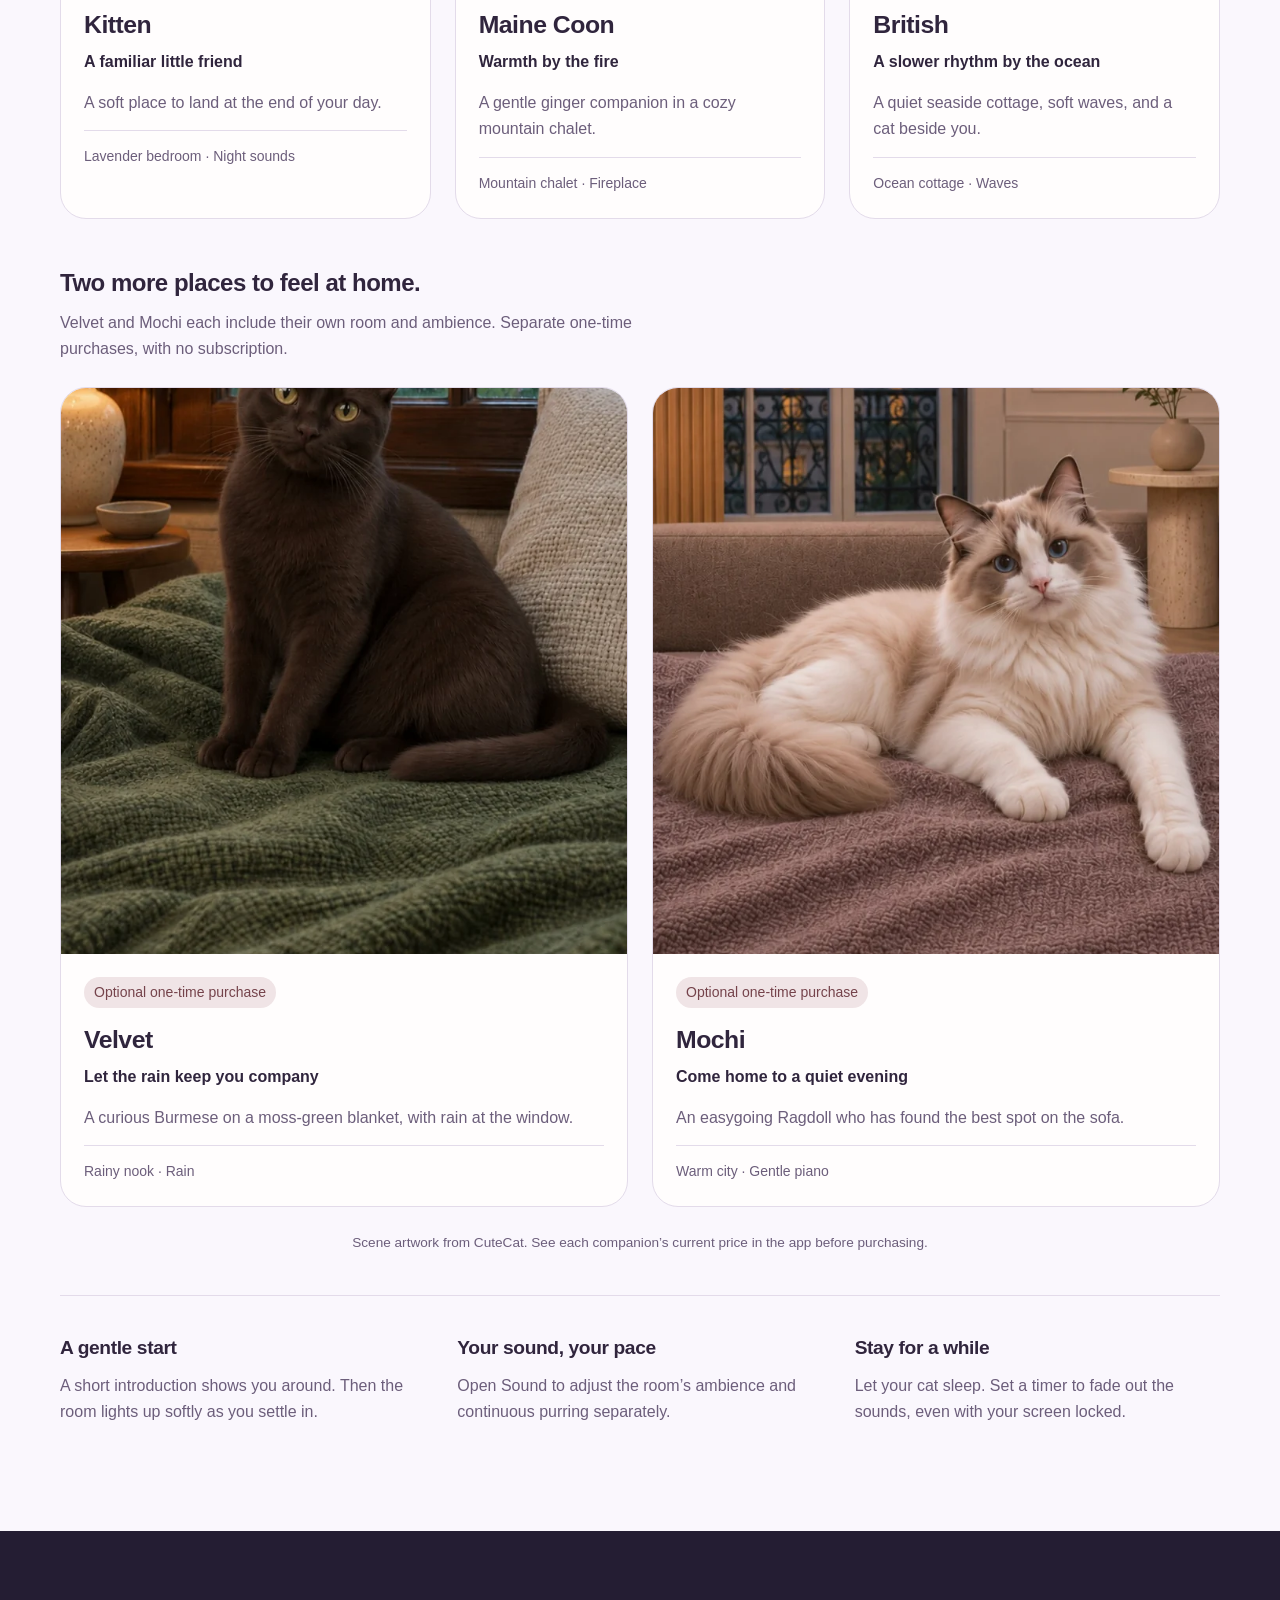
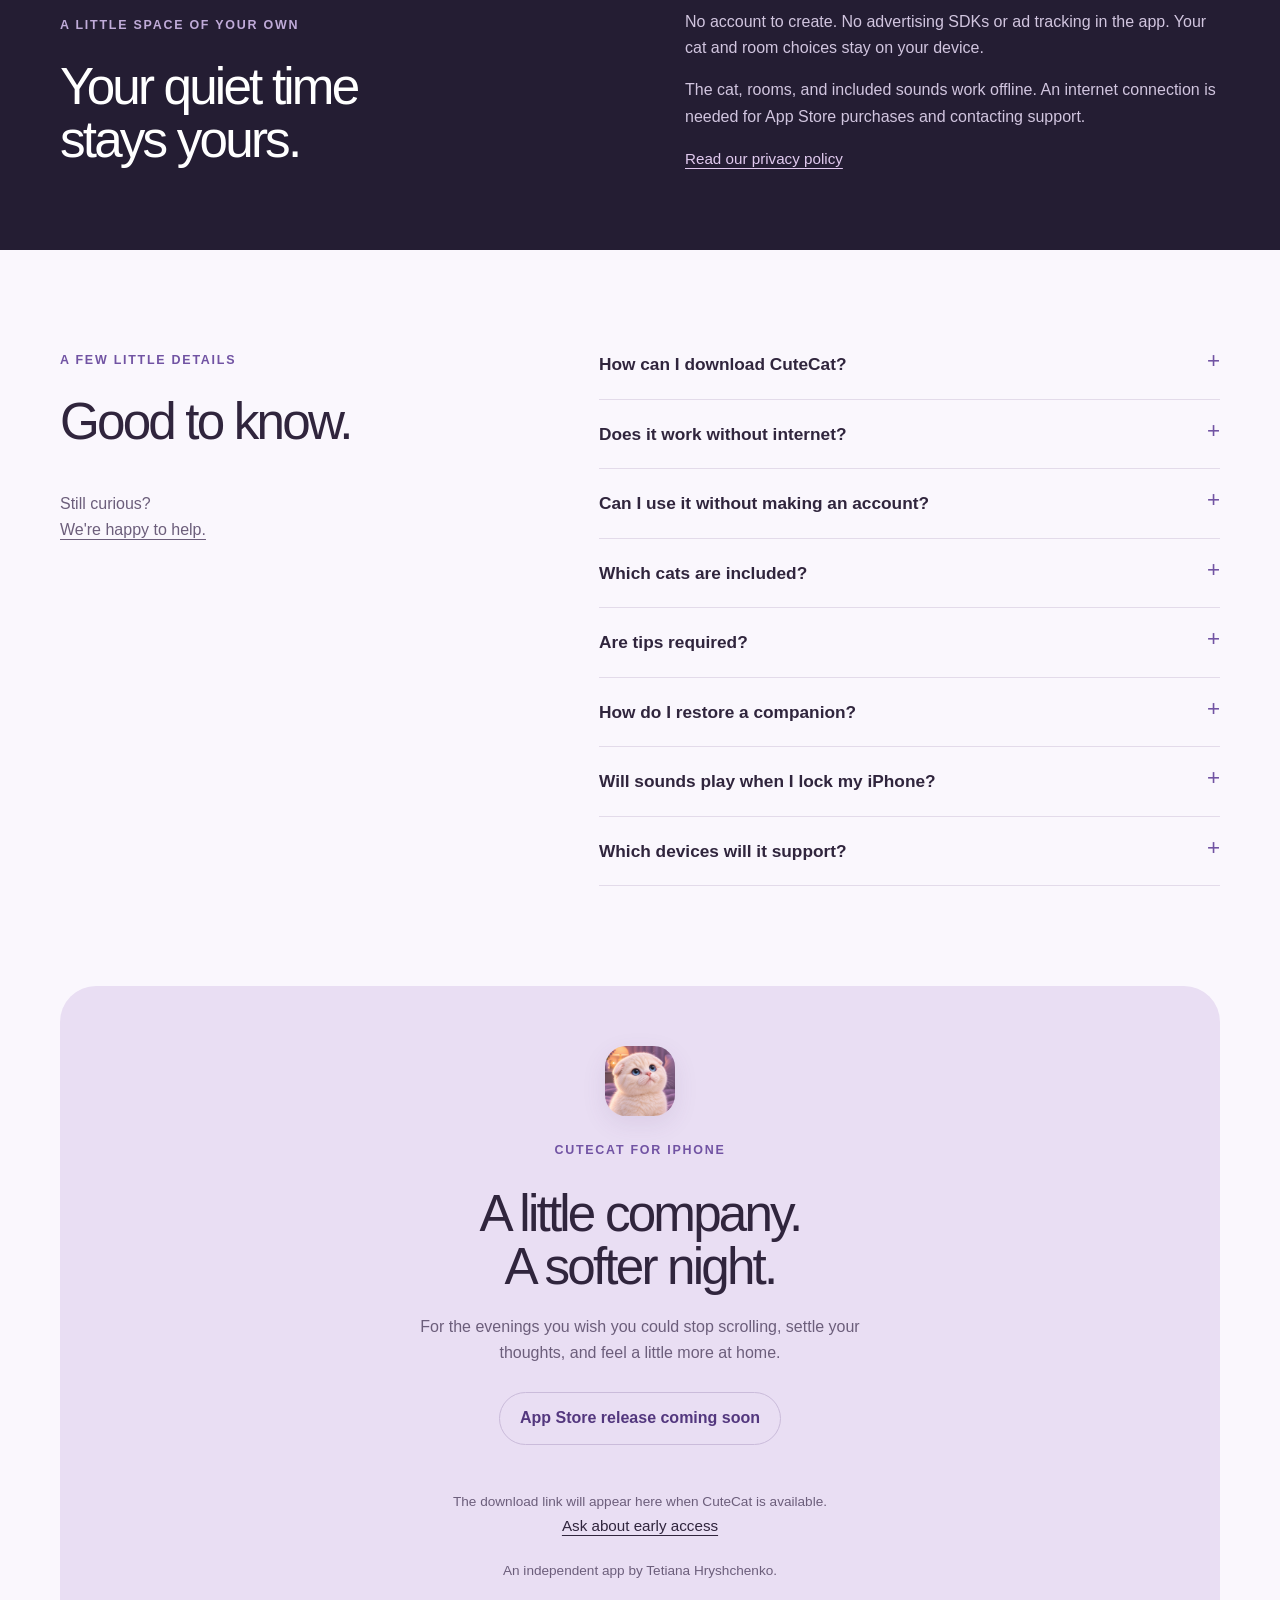
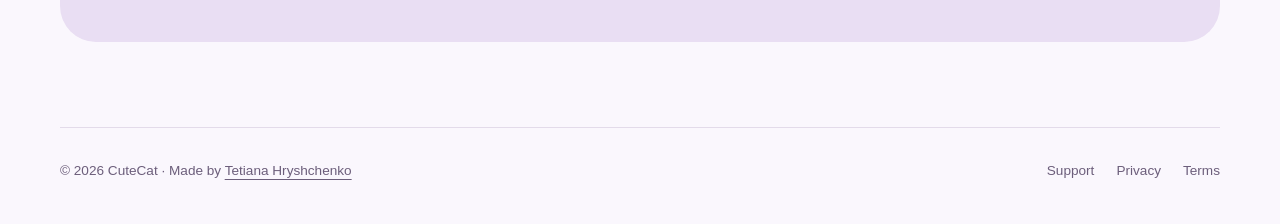
==== commit 9fe6cb0a: "Align CuteCat website with TestFlight build 31 companions and behavior" ====
--- a/cutecat/index.html
+++ b/cutecat/index.html
@@ -1,21 +1,22 @@
 <!doctype html>
 <html lang="en"><head><meta charset="utf-8"><meta name="viewport" content="width=device-width, initial-scale=1"><meta name="theme-color" content="#faf7fd"><meta name="color-scheme" content="light"><meta name="referrer" content="strict-origin-when-cross-origin">
-<title>CuteCat: Purr &amp; Sleep | A little company. A softer night.</title><meta name="description" content="A little company for lonely evenings and restless nights. Meet CuteCat, a cozy cat companion for iPhone, and find a small feeling of home. Coming soon."><link rel="canonical" href="https://tetiana.tech/cutecat/">
-<meta property="og:type" content="website"><meta property="og:site_name" content="CuteCat"><meta property="og:title" content="CuteCat: Purr &amp; Sleep | A little company. A softer night."><meta property="og:description" content="A little company for lonely evenings and restless nights. Meet CuteCat, a cozy cat companion for iPhone, and find a small feeling of home. Coming soon."><meta property="og:url" content="https://tetiana.tech/cutecat/"><meta property="og:image" content="https://tetiana.tech/cutecat/assets/icon.png"><meta property="og:image:alt" content="A fluffy white CuteCat kitten in a lavender room"><meta name="twitter:card" content="summary"><link rel="icon" type="image/png" href="assets/icon.png"><link rel="apple-touch-icon" href="assets/icon.png"><link rel="stylesheet" href="styles.css"></head><body><a class="skip" href="#main">Skip to content</a><header class="site-header wrap"><a class="brand" href="./" aria-label="CuteCat home"><img src="assets/icon.png" alt="" width="44" height="44">CuteCat</a><nav class="nav" aria-label="Main navigation"><a class="desktop-link" href="#experience">The experience</a><a class="desktop-link" href="#screenshots">Screenshots</a><a class="nav-contact" href="support/">Support</a></nav></header>
+<title>CuteCat: Purr &amp; Sleep | A little company for restless nights.</title><meta name="description" content="A little company for lonely evenings and restless nights. Meet CuteCat, a cozy cat companion for iPhone, and find a small feeling of home. Coming soon."><link rel="canonical" href="https://tetiana.tech/cutecat/">
+<meta property="og:type" content="website"><meta property="og:site_name" content="CuteCat"><meta property="og:title" content="CuteCat: Purr &amp; Sleep | A little company for restless nights."><meta property="og:description" content="A little company for lonely evenings and restless nights. Meet CuteCat, a cozy cat companion for iPhone, and find a small feeling of home. Coming soon."><meta property="og:url" content="https://tetiana.tech/cutecat/"><meta property="og:image" content="https://tetiana.tech/cutecat/assets/icon.png"><meta property="og:image:alt" content="A fluffy white CuteCat kitten in a lavender room"><meta name="twitter:card" content="summary"><link rel="icon" type="image/png" href="assets/icon.png"><link rel="apple-touch-icon" href="assets/icon.png"><link rel="stylesheet" href="styles.css"></head><body><a class="skip" href="#main">Skip to content</a><header class="site-header wrap"><a class="brand" href="./" aria-label="CuteCat home"><img src="assets/icon.png" alt="" width="44" height="44">CuteCat</a><nav class="nav" aria-label="Main navigation"><a class="desktop-link" href="#experience">The experience</a><a class="desktop-link" href="#screenshots">Meet the cats</a><a class="nav-contact" href="support/">Support</a></nav></header>
 <main id="main">
-<section class="hero wrap" aria-labelledby="hero-title"><div class="hero-copy"><p class="eyebrow">A little company at the end of the day</p><h1 id="hero-title">A little company.<br>A <em>softer night.</em></h1><p>The day is over, but your mind is still busy. Settle in with a cozy room, a cat beside you, and a soft purr.</p><div class="actions"><a class="button" href="#download">Get CuteCat</a><a class="text-link" href="#screenshots">See your companion</a></div><p class="micro">For iPhone · App Store release coming soon</p></div><div class="hero-art"><div class="scene" role="img" aria-label="CuteCat's white Scottish Fold kitten in a warm lavender bedroom"><img class="scene-bg" src="assets/bedroom.webp" alt="" width="941" height="1672" fetchpriority="high"><img class="scene-cat" src="assets/kitten.webp" alt="" width="941" height="1672" fetchpriority="high"><div class="scene-caption"><svg class="" viewBox="0 0 24 24" fill="none" stroke="currentColor" stroke-width="1.4" stroke-linecap="round" stroke-linejoin="round" aria-hidden="true"><path d="M20.9 13a9 9 0 0 1-9.9-9.9A9 9 0 1 0 20.9 13Z"/></svg><span>Some moments are better with a cat.</span></div></div><span class="floating-note">a little company, just for you</span><span class="sparkle" aria-hidden="true">✧</span></div></section>
+<section class="hero wrap" aria-labelledby="hero-title"><div class="hero-copy"><p class="eyebrow">A little company at the end of the day</p><h1 id="hero-title">When your mind<br>won’t <em>settle.</em></h1><p>The room is quiet, but your thoughts aren’t. Meet CuteCat, a little companion for the moments you feel alone, restless, or far from home.</p><div class="actions"><a class="button" href="#download">Get CuteCat</a><a class="text-link" href="#screenshots">Meet your companion</a></div><p class="micro">For iPhone · App Store release coming soon</p></div><div class="hero-art"><div class="scene scene-current"><img class="scene-full" src="assets/companion-kitten.webp" alt="Kitten sitting on a lavender blanket in CuteCat's softly lit bedroom" width="720" height="1560" fetchpriority="high"><div class="scene-caption"><svg class="" viewBox="0 0 24 24" fill="none" stroke="currentColor" stroke-width="1.4" stroke-linecap="round" stroke-linejoin="round" aria-hidden="true"><path d="M20.9 13a9 9 0 0 1-9.9-9.9A9 9 0 1 0 20.9 13Z"/></svg><span>Some moments are better with a cat.</span></div></div><span class="floating-note">a little company, just for you</span><span class="sparkle" aria-hidden="true">✧</span></div></section>
 <div class="promise-bar wrap" aria-label="At a glance"><span><svg class="" viewBox="0 0 24 24" fill="none" stroke="currentColor" stroke-width="1.4" stroke-linecap="round" stroke-linejoin="round" aria-hidden="true"><rect x="6" y="2" width="12" height="20" rx="3"/><path d="M10 5h4m-3 14h2"/></svg>Made for iPhone</span><span><svg class="" viewBox="0 0 24 24" fill="none" stroke="currentColor" stroke-width="1.4" stroke-linecap="round" stroke-linejoin="round" aria-hidden="true"><path d="m3 3 18 18M5 10a12 12 0 0 1 2-1m4-1a12 12 0 0 1 8 2M2 6a18 18 0 0 1 2-1m5-2a18 18 0 0 1 13 3M8 14a6 6 0 0 1 7-1M12 18h.01"/></svg>Core experience works offline</span><span><svg class="" viewBox="0 0 24 24" fill="none" stroke="currentColor" stroke-width="1.4" stroke-linecap="round" stroke-linejoin="round" aria-hidden="true"><path d="M12 3 3 7v5c0 5 9 9 9 9s9-4 9-9V7l-9-4Z"/><path d="m8 12 3 3 5-6"/></svg>No account needed</span></div>
 <section class="wrap" id="experience" aria-labelledby="experience-title"><div class="intro"><p class="eyebrow">For evenings like these</p><h2 id="experience-title">The day is over.<br>Your mind hasn’t caught up.</h2><p>A long day. A quiet apartment. One more thought keeping you awake. Winding down doesn’t have to become another thing to get right.</p></div><div class="feature-grid"><article class="feature"><svg class="feature-icon" viewBox="0 0 24 24" fill="none" stroke="currentColor" stroke-width="1.4" stroke-linecap="round" stroke-linejoin="round" aria-hidden="true"><path d="M20.8 4.6a5.5 5.5 0 0 0-7.8 0L12 5.7l-1.1-1.1a5.5 5.5 0 0 0-7.8 7.8L12 21l8.8-8.6a5.5 5.5 0 0 0 0-7.8Z"/></svg><h3>When the evening feels lonely</h3><p>Pet your kitten and hear a soft purr in return. A small moment of connection, with nothing you need to say.</p></article><article class="feature"><svg class="feature-icon" viewBox="0 0 24 24" fill="none" stroke="currentColor" stroke-width="1.4" stroke-linecap="round" stroke-linejoin="round" aria-hidden="true"><path d="M3 10v4m4-8v12m5-15v18m5-15v12m4-8v4"/></svg><h3>When thoughts keep circling</h3><p>Give your attention somewhere gentle to land. Watch your cat breathe, listen to a steady purr, and take a moment away from the scroll.</p></article><article class="feature"><svg class="feature-icon" viewBox="0 0 24 24" fill="none" stroke="currentColor" stroke-width="1.4" stroke-linecap="round" stroke-linejoin="round" aria-hidden="true"><path d="M20.9 13a9 9 0 0 1-9.9-9.9A9 9 0 1 0 20.9 13Z"/></svg><h3>When sleep feels far away</h3><p>Let your kitten curl up as you settle in. A few quiet minutes together can become a familiar part of getting ready for bed.</p></article></div></section>
-<section class="room-section" aria-labelledby="rooms-title"><div class="room-layout wrap"><div class="room-display"><img src="assets/bedroom.webp" alt="A warmly lit room with a soft lavender blanket and a crescent moon outside" width="941" height="1672" loading="lazy"><span class="room-caption">A familiar place to come back to.</span></div><div class="room-copy"><p class="eyebrow">Wherever tonight finds you</p><h2 id="rooms-title" class="section-title">A little feeling<br>of home.</h2><p>A new city. An unfamiliar room. Or a day that has left you feeling out of place. Come back to something familiar: a cat, a warm corner, a moment that’s yours.</p><p>Settle in your own way. Pet your cat, adjust the gentle sounds, or simply watch them rest. There’s nothing to catch up on here.</p></div></div></section>
-<section class="screens-section wrap" id="screenshots" aria-labelledby="screens-title"><div class="screens-heading"><div><p class="eyebrow">A peek inside</p><h2 id="screens-title" class="section-title">A small pause.<br>A little company.</h2></div><p>A kitten to check in on. A familiar place to return to. Here’s what a quiet moment with CuteCat looks like on iPhone.</p></div><div class="screens"><figure class="screen-card"><div class="phone"><img src="assets/screenshot-maine-coon.jpeg" alt="Actual CuteCat iPhone beta screenshot: an orange Maine Coon in the ocean cottage, with Purring, Sounds, timer and Sleep controls" width="707" height="1536" loading="lazy"></div><figcaption>Someone small to come home to<span>Open the app. Stay for a moment.</span></figcaption></figure><figure class="screen-card"><div class="phone"><img src="assets/screenshot-siamese.jpeg" alt="Actual CuteCat iPhone beta screenshot: a blue-eyed Siamese kitten in the ocean cottage" width="707" height="1536" loading="lazy"></div><figcaption>Let the day wait a little<span>A quiet moment that belongs to you.</span></figcaption></figure></div><p class="screens-note">Screenshots from an earlier iPhone beta. The final app has updated companions and controls. New screenshots will be added before launch.</p></section>
-<section class="quiet-section" aria-labelledby="privacy-title"><div class="quiet-layout wrap"><div><p class="eyebrow">A little space of your own</p><h2 id="privacy-title">Your quiet time<br>stays yours.</h2></div><div><p>No account to create. No advertising SDKs or ad tracking in the app. Your companion and sound preferences stay on your device.</p><p>The cat, rooms, and included sounds work offline. An internet connection is needed for App Store purchases and contacting support.</p><a class="text-link" href="privacy/">Read our privacy policy</a></div></div></section>
+<section class="room-section" aria-labelledby="rooms-title"><div class="room-layout wrap"><div class="room-display"><img src="assets/companion-british.webp" alt="British beside a moonlit ocean in CuteCat" width="720" height="1560" loading="lazy"><span class="room-caption">A familiar place to come back to.</span></div><div class="room-copy"><p class="eyebrow">Wherever tonight finds you</p><h2 id="rooms-title" class="section-title">A little feeling<br>of home.</h2><p>A new city. An unfamiliar room. Or a day that has left you feeling out of place. Come back to something familiar: a cat, a warm corner, a moment that’s yours.</p><p>Settle in your own way. Pet your cat, blend the room’s ambient sound with continuous purring, or simply watch them rest. Set a sleep timer when you’re ready to wind down.</p><p>Start with three included companions. Velvet and Mochi bring two more cozy worlds, each available as an optional one-time purchase.</p></div></div></section>
+<section class="screens-section wrap" id="screenshots" aria-labelledby="screens-title"><div class="screens-heading"><div><p class="eyebrow">Meet your companions</p><h2 id="screens-title" class="section-title">Five little worlds.<br>Find your cozy corner.</h2></div><p>Three companions are included. Choose a familiar bedroom, a warm chalet, or a cottage by the sea.</p></div><div class="companion-grid included-grid"><article class="companion-card"><div class="companion-picture"><img src="assets/companion-kitten.webp" alt="Kitten in the lavender bedroom scene from CuteCat" width="720" height="1560" loading="lazy"></div><div class="companion-copy"><p class="companion-access">Included</p><h3>Kitten</h3><p class="companion-mood">A familiar little friend</p><p>A soft place to land at the end of your day.</p><p class="companion-atmosphere">Lavender bedroom · Night sounds</p></div></article><article class="companion-card"><div class="companion-picture"><img src="assets/companion-maine-coon.webp" alt="Maine Coon in the mountain chalet scene from CuteCat" width="720" height="1560" loading="lazy"></div><div class="companion-copy"><p class="companion-access">Included</p><h3>Maine Coon</h3><p class="companion-mood">Warmth by the fire</p><p>A gentle ginger companion in a cozy mountain chalet.</p><p class="companion-atmosphere">Mountain chalet · Fireplace</p></div></article><article class="companion-card"><div class="companion-picture"><img src="assets/companion-british.webp" alt="British in the ocean cottage scene from CuteCat" width="720" height="1560" loading="lazy"></div><div class="companion-copy"><p class="companion-access">Included</p><h3>British</h3><p class="companion-mood">A slower rhythm by the ocean</p><p>A quiet seaside cottage, soft waves, and a cat beside you.</p><p class="companion-atmosphere">Ocean cottage · Waves</p></div></article></div><div class="premium-heading"><h3>Two more places to feel at home.</h3><p>Velvet and Mochi each include their own room and ambience. Separate one-time purchases, with no subscription.</p></div><div class="companion-grid premium-grid"><article class="companion-card"><div class="companion-picture"><img src="assets/companion-velvet.webp" alt="Velvet in the rainy nook scene from CuteCat" width="720" height="1560" loading="lazy"></div><div class="companion-copy"><p class="companion-access premium">Optional one-time purchase</p><h3>Velvet</h3><p class="companion-mood">Let the rain keep you company</p><p>A curious Burmese on a moss-green blanket, with rain at the window.</p><p class="companion-atmosphere">Rainy nook · Rain</p></div></article><article class="companion-card"><div class="companion-picture"><img src="assets/companion-mochi.webp" alt="Mochi in the warm city scene from CuteCat" width="720" height="1560" loading="lazy"></div><div class="companion-copy"><p class="companion-access premium">Optional one-time purchase</p><h3>Mochi</h3><p class="companion-mood">Come home to a quiet evening</p><p>An easygoing Ragdoll who has found the best spot on the sofa.</p><p class="companion-atmosphere">Warm city · Gentle piano</p></div></article></div><p class="screens-note">Scene artwork from CuteCat. See each companion’s current price in the app before purchasing.</p><div class="ritual-strip"><div><h3>A gentle start</h3><p>A short introduction shows you around. Then the room lights up softly as you settle in.</p></div><div><h3>Your sound, your pace</h3><p>Open Sound to adjust the room’s ambience and continuous purring separately.</p></div><div><h3>Stay for a while</h3><p>Let your cat sleep. Set a timer to fade out the sounds, even with your screen locked.</p></div></div></section>
+<section class="quiet-section" aria-labelledby="privacy-title"><div class="quiet-layout wrap"><div><p class="eyebrow">A little space of your own</p><h2 id="privacy-title">Your quiet time<br>stays yours.</h2></div><div><p>No account to create. No advertising SDKs or ad tracking in the app. Your cat and room choices stay on your device.</p><p>The cat, rooms, and included sounds work offline. An internet connection is needed for App Store purchases and contacting support.</p><a class="text-link" href="privacy/">Read our privacy policy</a></div></div></section>
 <section class="faq-section wrap" aria-labelledby="faq-title"><div><p class="eyebrow">A few little details</p><h2 id="faq-title">Good to know.</h2><p>Still curious?<br><a href="support/">We're happy to help.</a></p></div><div class="faq-list">
 <details><summary>How can I download CuteCat?</summary><p>CuteCat is preparing for its first public App Store release. It isn’t available to download from the App Store yet. Check <a href="#download">download availability</a> below, or <a href="mailto:hello@tetiana.tech?subject=CuteCat%20early%20access">ask about early access</a>.</p></details>
-<details><summary>Does it work without internet?</summary><p>Yes. The cat, rooms, and included sounds work on your iPhone without a connection. Downloading the app, making optional purchases, and sending a support email require internet access.</p></details>
-<details><summary>How do I change my cat or sounds?</summary><p>In the latest beta, swipe left or right across the room to change companions. Tap Sound to adjust the current atmosphere and continuous purring, or set a sleep timer. Older betas may use a Cats button.</p></details>
+<details><summary>Does it work without internet?</summary><p>Yes. The cat, rooms, and included sounds work on your iPhone without a connection. Downloading the app, making or restoring purchases, and sending a support email require internet access.</p></details>
 <details><summary>Can I use it without making an account?</summary><p>Yes. CuteCat does not have account registration. You can open the app and spend time with your cat.</p></details>
-<details><summary>Are tips required?</summary><p>No. The current version includes an optional tip jar through Apple's in-app purchases. Tips do not unlock features and are not subscriptions. Prices and availability are shown by Apple before you confirm a purchase.</p></details>
-<details><summary>Will sounds play when I lock my iPhone?</summary><p>Audio behavior can differ between beta builds. If sound stops when you lock your iPhone, visit Support and tell us your app version. Final playback details will be confirmed before launch.</p></details>
+<details><summary>Which cats are included?</summary><p>Kitten, Maine Coon, and British are included with their matching rooms. Velvet and Mochi are available as separate, optional one-time purchases. Each unlocks that companion and its room. There are no subscriptions.</p></details>
+<details><summary>Are tips required?</summary><p>No. Tips are optional, repeatable purchases that support development. They do not unlock cats or features. Companion purchases are separate. Apple shows the price and currency before you confirm any purchase.</p></details>
+<details><summary>How do I restore a companion?</summary><p>Tap the room name to open Your companions, then tap Restore purchases using the Apple Account that made the purchase. Restoration applies to purchased companions; tips are consumable purchases.</p></details>
+<details><summary>Will sounds play when I lock my iPhone?</summary><p>Enabled room sounds and continuous purring can keep playing when you lock your iPhone or switch apps. The sleep timer fades them out when it ends. To stop sooner, open Sound and tap Stop all.</p></details>
 <details><summary>Which devices will it support?</summary><p>CuteCat is being prepared for iPhone with iOS 26 or later. Check the App Store listing for final compatibility when it launches.</p></details>
 </div></section>
 <section class="launch-section wrap" id="download" aria-labelledby="launch-title"><div class="launch-box"><img src="assets/icon.png" alt="CuteCat app icon" width="70" height="70" loading="lazy"><p class="eyebrow">CuteCat for iPhone</p><h2 id="launch-title">A little company.<br>A softer night.</h2><p>For the evenings you wish you could stop scrolling, settle your thoughts, and feel a little more at home.</p><p class="release-status" role="status">App Store release coming soon</p><p class="micro">The download link will appear here when CuteCat is available.</p><a class="text-link" href="mailto:hello@tetiana.tech?subject=CuteCat%20early%20access">Ask about early access</a><p class="micro maker-note">An independent app by Tetiana Hryshchenko.</p></div></section>
--- a/cutecat/styles.css
+++ b/cutecat/styles.css
@@ -9,3 +9,18 @@
 @media print{.site-header,.site-footer,.legal-download,.skip{display:none}.wrap,.legal-main{width:100%;max-width:none;margin:0}body{font-size:11pt;background:white}.legal-main h1{font-size:28pt}.legal-main h2{break-after:avoid}.legal-main p,.legal-main li{font-size:11pt}.legal-summary{background:transparent;border:1px solid #ddd}}
 
 .release-status{display:inline-block;padding:12px 20px;border:1px solid #cabbda;border-radius:100px;color:var(--purple-dark);font-weight:600;margin-bottom:14px}.maker-note{margin-top:24px}
+
+/* Companion scenes and copy aligned with the build 31 source. */
+.scene-current{background:#30253d}.scene-full{width:100%;height:100%;object-fit:cover;object-position:50% 60%}
+.room-display img{object-position:50% 62%}
+.companion-grid{display:grid;gap:24px}.included-grid{grid-template-columns:repeat(3,minmax(0,1fr))}.premium-grid{grid-template-columns:repeat(2,minmax(0,1fr))}
+.companion-card{min-width:0;overflow:hidden;border:1px solid var(--line);border-radius:26px;background:#fffdfd}
+.companion-picture{aspect-ratio:4/5;overflow:hidden;background:var(--soft)}.companion-picture img{width:100%;height:100%;object-fit:cover;object-position:50% 62%}
+.premium-grid .companion-picture{aspect-ratio:1/1}.premium-grid .companion-picture img{object-position:50% 65%}
+.companion-copy{padding:23px}.companion-copy h3{font-size:1.55rem;margin-bottom:8px}.companion-copy p{margin-bottom:14px;font-size:1rem}.companion-copy .companion-access{display:inline-block;font-size:.875rem;line-height:1.4;color:var(--purple-dark);background:var(--soft);padding:6px 10px;border-radius:20px;margin-bottom:16px}.companion-copy .companion-access.premium{background:#f0e4e6;color:#75434b}
+.companion-copy .companion-mood{color:var(--ink);font-weight:550}.companion-copy .companion-atmosphere{font-size:.875rem;margin-bottom:0;padding-top:14px;border-top:1px solid var(--line)}
+.premium-heading{margin:48px 0 24px;max-width:650px}.premium-heading h3{font-size:1.5rem;margin-bottom:12px}.premium-heading p{margin-bottom:0}
+.ritual-strip{display:grid;grid-template-columns:repeat(3,minmax(0,1fr));gap:32px;padding-top:40px;margin-top:40px;border-top:1px solid var(--line)}.ritual-strip h3{margin-bottom:12px}.ritual-strip p{margin-bottom:0}
+@media(max-width:850px){.included-grid{gap:14px}.companion-copy{padding:18px}.companion-copy h3{font-size:1.35rem}}
+@media(max-width:700px){.included-grid,.premium-grid{grid-template-columns:1fr;gap:24px}.companion-card{display:grid;grid-template-columns:minmax(0,.9fr) minmax(0,1.1fr);align-items:stretch}.companion-picture,.premium-grid .companion-picture{aspect-ratio:auto;min-height:300px}.companion-picture img,.premium-grid .companion-picture img{object-position:50% 62%}.companion-copy{padding:20px 16px}.companion-copy p{font-size:1rem}.companion-copy .companion-access,.companion-copy .companion-atmosphere{font-size:.875rem}.ritual-strip{grid-template-columns:1fr;gap:25px}.premium-heading{margin-top:35px}}
+@media(max-width:430px){.companion-card{display:block}.companion-picture,.premium-grid .companion-picture{aspect-ratio:4/4.5;min-height:0}.companion-copy{padding:23px}}
